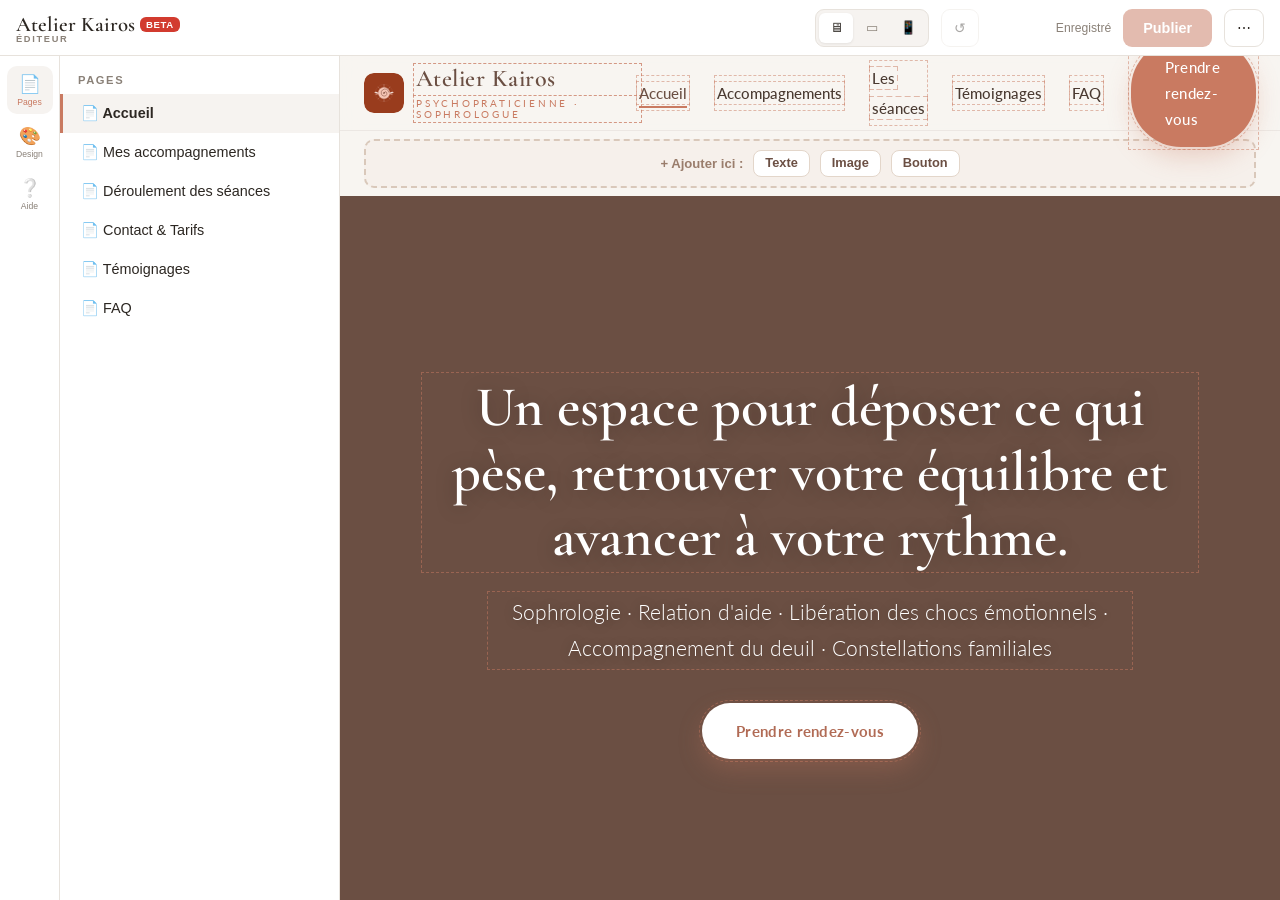
==== admin/index.html @ 98f7c776 "Add files via upload" ====
<!doctype html>
<html lang="fr">
<head>
<meta charset="utf-8">
<meta name="viewport" content="width=device-width, initial-scale=1">
<meta name="robots" content="noindex,nofollow">
<title>Éditeur — Atelier Kairos</title>
<link href="https://fonts.googleapis.com/css2?family=Cormorant+Garamond:wght@600&display=swap" rel="stylesheet">
<style>
  :root{--accent:#C97A61;--accent2:#b06650;--ink:#2c2722;--muted:#8a8178;--bg:#f3f1ee;--panel:#fff;--line:#e7e2dc;--soft:#f6f3f0;--ok:#4f7d54;--err:#c0504a;
    --ui:-apple-system,BlinkMacSystemFont,"Segoe UI",Roboto,Helvetica,Arial,sans-serif;}
  *{box-sizing:border-box}
  html,body{margin:0;height:100%}
  body{font-family:var(--ui);color:var(--ink);background:var(--bg);height:100vh;display:flex;flex-direction:column;overflow:hidden;-webkit-font-smoothing:antialiased}
  button{font-family:inherit}
  .top{height:56px;background:var(--panel);border-bottom:1px solid var(--line);display:flex;align-items:center;gap:12px;padding:0 16px;flex-shrink:0;z-index:40}
  .logo{font-family:'Cormorant Garamond',serif;font-size:1.3rem;font-weight:600}
  .logo small{display:block;font-family:var(--ui);font-size:.58rem;letter-spacing:.18em;text-transform:uppercase;color:var(--muted);margin-top:-3px}
  .logo .beta{font-family:var(--ui);font-size:.6rem;font-weight:700;letter-spacing:.06em;text-transform:uppercase;color:#fff;background:#d23b2f;padding:2px 6px;border-radius:6px;vertical-align:middle;position:relative;top:-2px}
  .grow{flex:1}
  .devices{display:flex;gap:2px;background:var(--soft);border:1px solid var(--line);border-radius:9px;padding:3px}
  .devices button{background:none;border:none;width:34px;height:30px;border-radius:6px;cursor:pointer;color:var(--muted)}
  .devices button.on{background:#fff;color:var(--ink);box-shadow:0 1px 3px rgba(0,0,0,.08)}
  .icbtn{background:none;border:1px solid var(--line);border-radius:9px;height:38px;min-width:38px;padding:0 12px;cursor:pointer;color:var(--ink);font-size:.9rem;display:inline-flex;align-items:center;gap:7px}
  .icbtn:hover{background:var(--soft)} .icbtn:disabled{opacity:.4;cursor:default}
  .publish{background:var(--accent);color:#fff;border:none;border-radius:9px;height:38px;padding:0 20px;font-weight:600;cursor:pointer;font-size:.9rem}
  .publish:hover{background:var(--accent2)} .publish:disabled{opacity:.5;cursor:default}
  .publish.dirty{box-shadow:0 0 0 3px rgba(201,122,97,.25)}
  .save-state{font-size:.76rem;color:var(--muted);min-width:120px;text-align:right}
  .menu-wrap{position:relative}
  .menu{position:absolute;right:0;top:46px;background:#fff;border:1px solid var(--line);border-radius:12px;box-shadow:0 14px 40px rgba(0,0,0,.14);min-width:230px;display:none;overflow:hidden;z-index:60}
  .menu.open{display:block}
  .menu a,.menu button{display:flex;gap:10px;width:100%;text-align:left;background:none;border:none;padding:12px 16px;font:inherit;font-size:.88rem;color:var(--ink);cursor:pointer;text-decoration:none}
  .menu a:hover,.menu button:hover{background:var(--soft)} .menu hr{border:none;border-top:1px solid var(--line);margin:0}

  .body{flex:1;display:flex;min-height:0}
  .rail{width:60px;background:var(--panel);border-right:1px solid var(--line);display:flex;flex-direction:column;align-items:center;padding:10px 0;gap:4px;flex-shrink:0}
  .rail button{width:46px;height:48px;border:none;background:none;border-radius:10px;cursor:pointer;color:var(--muted);font-size:1.1rem;display:flex;flex-direction:column;align-items:center;justify-content:center;gap:2px}
  .rail button .lab{font-size:.54rem}
  .rail button.on{background:var(--soft);color:var(--accent)}
  .side{width:280px;background:var(--panel);border-right:1px solid var(--line);overflow:auto;flex-shrink:0;display:none}
  .side.open{display:block}
  .side h2{font-size:.7rem;letter-spacing:.14em;text-transform:uppercase;color:var(--muted);margin:18px 18px 8px;font-weight:700}
  .nav-item{display:flex;gap:10px;padding:11px 18px;cursor:pointer;font-size:.9rem;border-left:3px solid transparent}
  .nav-item:hover{background:var(--soft)} .nav-item.on{border-left-color:var(--accent);background:var(--soft);font-weight:600}
  .fld{padding:2px 18px 14px}
  .fld label{display:block;font-size:.76rem;font-weight:600;margin:12px 0 5px}
  .fld .row{display:flex;gap:8px;align-items:center}
  .fld input[type=color]{width:40px;height:32px;border:1px solid var(--line);border-radius:7px;padding:0;cursor:pointer;background:#fff}
  .fld input[type=text],.fld input[type=number],.fld select{flex:1;width:100%;padding:8px 9px;border:1px solid var(--line);border-radius:8px;font:inherit;font-size:.86rem;background:#fff;color:var(--ink)}
  .help{padding:14px 18px;font-size:.85rem;color:#6f665d;line-height:1.6}
  .help .tip{display:flex;gap:10px;margin-bottom:13px}.help .tip .n{flex:none;width:23px;height:23px;border-radius:50%;background:var(--accent);color:#fff;display:flex;align-items:center;justify-content:center;font-size:.75rem;font-weight:700}

  .stage{flex:1;position:relative;overflow:auto;background:#e8e2db;display:flex;justify-content:center}
  .canvas{width:100%;height:100%;background:#fff;transition:width .25s,margin .25s}
  .canvas.tablet{width:820px;margin:18px 0;height:calc(100% - 36px);border-radius:14px;box-shadow:0 14px 44px rgba(0,0,0,.18);overflow:hidden}
  .canvas.phone{width:400px;margin:18px 0;height:calc(100% - 36px);border-radius:30px;box-shadow:0 14px 44px rgba(0,0,0,.22);overflow:hidden;border:9px solid #2c2622}
  iframe{width:100%;height:100%;border:none;display:block;background:#fff}

  /* Inspecteur (panneau droit) */
  .insp{width:300px;background:var(--panel);border-left:1px solid var(--line);flex-shrink:0;display:none;flex-direction:column;overflow:auto}
  .insp.open{display:flex}
  .insp .ihead{padding:16px 18px;border-bottom:1px solid var(--line)}
  .insp .ihead .t{font-weight:700;font-size:.95rem}
  .insp .ihead .s{font-size:.74rem;color:var(--muted);margin-top:2px}
  .insp .grp{padding:14px 18px;border-bottom:1px solid var(--line)}
  .insp label{display:block;font-size:.74rem;font-weight:600;color:var(--muted);text-transform:uppercase;letter-spacing:.06em;margin:0 0 8px}
  .insp .row{display:flex;gap:8px;align-items:center;margin-bottom:8px}
  .insp select,.insp input[type=number],.insp input[type=text]{flex:1;padding:8px 9px;border:1px solid var(--line);border-radius:8px;font:inherit;font-size:.86rem;background:#fff}
  .insp input[type=color]{width:40px;height:34px;border:1px solid var(--line);border-radius:7px;padding:0;cursor:pointer;background:#fff}
  .seg{display:flex;border:1px solid var(--line);border-radius:8px;overflow:hidden}
  .seg button{flex:1;background:#fff;border:none;padding:8px;cursor:pointer;color:var(--muted);font-size:.95rem;border-right:1px solid var(--line)}
  .seg button:last-child{border-right:none}
  .seg button.on{background:var(--accent);color:#fff}
  .insp .reset{margin:14px 18px;background:var(--soft);border:1px solid var(--line);border-radius:8px;padding:10px;cursor:pointer;font-size:.82rem;color:var(--ink);width:calc(100% - 36px)}
  .insp .reset:hover{background:#efe7df}

  .modal{position:fixed;inset:0;background:rgba(30,24,20,.5);display:none;align-items:center;justify-content:center;z-index:90;padding:16px}
  .modal.open{display:flex}
  .modal .box{background:#fff;border-radius:16px;padding:24px;width:100%;max-width:440px}
  .modal h3{margin:0 0 4px}.modal p.sub{margin:0 0 16px;color:var(--muted);font-size:.85rem}
  .drop{border:2px dashed var(--line);border-radius:12px;padding:24px;text-align:center;color:var(--muted);cursor:pointer}
  .drop:hover,.drop.over{border-color:var(--accent);background:var(--soft);color:var(--ink)}
  .modal label{display:block;font-size:.78rem;font-weight:600;margin:14px 0 6px}
  .modal input[type=text]{width:100%;padding:10px;border:1px solid var(--line);border-radius:9px;font:inherit}
  .modal .actions{display:flex;justify-content:flex-end;gap:10px;margin-top:18px}
  .cropwrap{position:relative;width:100%;background:#efe9e3;border-radius:12px;overflow:hidden;display:flex;justify-content:center;align-items:center}
  #cropCv{display:block;max-width:100%;cursor:grab;touch-action:none}
  #cropCv.drag{cursor:grabbing}
  .ratios{display:flex;gap:8px;flex-wrap:wrap}
  .ratios button{flex:1;min-width:64px;background:none;border:1px solid var(--line);border-radius:9px;height:34px;cursor:pointer;font:inherit;font-size:.82rem;color:var(--ink)}
  .ratios button.on{background:var(--accent);color:#fff;border-color:var(--accent)}
  .toast{position:fixed;left:50%;bottom:24px;transform:translateX(-50%) translateY(140px);background:#fff;border:1px solid var(--line);padding:13px 18px;border-radius:12px;box-shadow:0 14px 40px rgba(0,0,0,.18);display:flex;gap:14px;align-items:center;transition:transform .3s;z-index:95;font-size:.88rem}
  .toast.show{transform:translateX(-50%) translateY(0)}.toast.ok{border-left:4px solid var(--ok)}.toast.err{border-left:4px solid var(--err)}
  .toast a{color:var(--accent2);font-weight:700;text-decoration:none}
  @media(max-width:820px){.logo small{display:none}.side,.insp{position:absolute;top:0;bottom:0;z-index:30;box-shadow:0 0 30px rgba(0,0,0,.12)}.side{left:60px}.insp{right:0}.save-state{display:none}.canvas.tablet,.canvas.phone{width:100%;border:none;border-radius:0;margin:0;height:100%}}
</style>
</head>
<body>
  <div class="top">
    <div class="logo">Atelier Kairos <span class="beta">beta</span><small>Éditeur</small></div>
    <div class="grow"></div>
    <div class="devices"><button id="dDesk" class="on" title="Ordinateur">🖥</button><button id="dTab" title="Tablette">▭</button><button id="dPhone" title="Mobile">📱</button></div>
    <button class="icbtn" id="undoBtn" title="Annuler (Cmd+Z)" disabled>↺</button>
    <span class="save-state" id="saveState">Enregistré</span>
    <button class="publish" id="pubBtn" disabled>Publier</button>
    <div class="menu-wrap"><button class="icbtn" id="menuBtn">⋯</button>
      <div class="menu" id="menu">
        <a href="/" target="_blank">↗ Voir le site en ligne</a>
        <button id="resetBtn">↩ Annuler toutes mes modifications</button>
        <hr><a href="/cdn-cgi/access/logout">⎋ Se déconnecter</a>
      </div>
    </div>
  </div>

  <div class="body">
    <div class="rail">
      <button data-tab="pages" class="on"><span>📄</span><span class="lab">Pages</span></button>
      <button data-tab="design"><span>🎨</span><span class="lab">Design</span></button>
      <button data-tab="aide"><span>❔</span><span class="lab">Aide</span></button>
    </div>
    <aside class="side open" id="side">
      <div data-panel="pages"><h2>Pages</h2><div id="pagesList"></div></div>
      <div data-panel="design" style="display:none">
        <h2>Couleurs du site</h2><div class="fld" id="colorFields"></div>
        <h2>Typographie</h2><div class="fld" id="fontFields"></div>
      </div>
      <div data-panel="aide" style="display:none">
        <h2>Comment ça marche</h2>
        <div class="help">
          <div class="tip"><span class="n">1</span><div><b>Cliquez sur n'importe quel texte</b> dans l'aperçu : un panneau de réglages s'ouvre à droite (taille, police, couleur, gras…).</div></div>
          <div class="tip"><span class="n">2</span><div><b>Pour modifier le texte</b>, cliquez à nouveau dedans et tapez.</div></div>
          <div class="tip"><span class="n">3</span><div><b>Changer une photo</b> : cliquez dessus → choisissez un fichier ou un lien.</div></div>
          <div class="tip"><span class="n">4</span><div><b>Design</b> (à gauche) : couleurs, polices et boutons du site entier.</div></div>
          <div class="tip"><span class="n">5</span><div><b>Publier</b> en haut à droite. Sauvegarde auto du brouillon.</div></div>
        </div>
      </div>
    </aside>

    <div class="stage"><div class="canvas" id="canvas"><iframe id="frame" title="Aperçu"></iframe></div></div>

    <aside class="insp" id="insp">
      <div class="ihead"><div class="t" id="iType">Élément</div><div class="s" id="iHint">Modifiez le style de cet élément</div></div>
      <div class="grp" id="grpText">
        <label>Taille du texte</label>
        <div class="row"><input type="number" id="cSize" min="8" max="120" step="1"><span style="color:var(--muted);font-size:.8rem">px</span></div>
        <label>Police</label>
        <div class="row"><select id="cFont"></select></div>
        <label>Couleur du texte</label>
        <div class="row"><input type="color" id="cColor"><input type="text" id="cColorHex" placeholder="#…"><button class="icbtn" id="cColorAuto" title="Couleur d'origine">↺</button></div>
        <label>Style</label>
        <div class="row"><div class="seg" style="flex:1"><button id="cBold" title="Gras"><b>B</b></button><button id="cItalic" title="Italique"><i>I</i></button><button id="cUnder" title="Souligné"><u>S</u></button></div></div>
        <label>Alignement</label>
        <div class="row"><div class="seg" style="flex:1"><button data-al="left">⬅</button><button data-al="center">↔</button><button data-al="right">➡</button></div></div>
      </div>
      <div class="grp" id="grpLink" style="display:none">
        <label>Lien (adresse)</label>
        <div class="row"><input type="text" id="cHref" placeholder="https://… ou page.html"></div>
      </div>
      <button class="reset" id="cReset">↺ Réinitialiser le style de cet élément</button>
    </aside>
  </div>

  <div class="modal" id="imgModal"><div class="box">
    <div id="imgPick">
      <h3>Remplacer la photo</h3><p class="sub">Choisissez une image de votre appareil, ou collez un lien.</p>
      <div class="drop" id="drop">📁 Cliquez ou glissez une image ici</div>
      <input type="file" id="imgFile" accept="image/*" hidden>
      <label>Adresse d'une image (lien)</label><input type="text" id="imgUrl" placeholder="https://…">
      <div class="actions"><button class="icbtn" id="imgCancel">Annuler</button><button class="publish" id="imgOk">Continuer</button></div>
    </div>
    <div id="imgCrop" style="display:none">
      <h3>Recadrer la photo</h3><p class="sub">Glissez pour déplacer · molette ou curseur pour zoomer.</p>
      <div class="cropwrap"><canvas id="cropCv"></canvas></div>
      <label>Zoom</label>
      <div class="row" style="display:flex;align-items:center;gap:10px"><input type="range" id="cropZoom" min="1" max="4" step="0.01" value="1" style="flex:1"><button class="icbtn" id="cropRotR" title="Pivoter de 90°">⟳</button></div>
      <label>Format</label>
      <div class="ratios" id="cropRatios"><button data-r="auto" class="on">Auto</button><button data-r="1">Carré</button><button data-r="1.7778">Paysage</button><button data-r="0.75">Portrait</button></div>
      <div class="actions"><button class="icbtn" id="cropBack">Retour</button><button class="publish" id="cropApply">Appliquer</button></div>
    </div>
  </div></div>
  <div class="toast" id="toast"></div>

<script>
const PAGES=[{file:"index.html",label:"Accueil"},{file:"accompagnements.html",label:"Mes accompagnements"},{file:"seances.html",label:"Déroulement des séances"},{file:"contact.html",label:"Contact & Tarifs"},{file:"temoignages.html",label:"Témoignages"},{file:"faq.html",label:"FAQ"}];
const COLORS=[{k:"couleur_terracotta",label:"Terracotta (boutons, accents)"},{k:"couleur_cacao",label:"Cacao (titres, pied de page)"},{k:"couleur_coquillage",label:"Fond clair"},{k:"couleur_sable",label:"Sable"},{k:"couleur_beige_rose",label:"Beige rosé"},{k:"couleur_flamant",label:"Rose flamant"},{k:"couleur_ocean",label:"Bleu océan"},{k:"couleur_sauge",label:"Vert sauge"}];
const FONTS=["Cormorant Garamond","Playfair Display","Lora","EB Garamond","Lato","Open Sans","Nunito Sans","Montserrat","Poppins","Raleway"];
const CSSVAR={couleur_terracotta:"--terracotta",couleur_sable:"--sable",couleur_beige_rose:"--beige-rose",couleur_coquillage:"--coquillage",couleur_cacao:"--cacao",couleur_flamant:"--flamant",couleur_ocean:"--ocean",couleur_sauge:"--sauge"};
const FORMES={pilule:"50px",arrondi:"12px",carre:"4px"};
const INLINE=new Set(["A","EM","STRONG","SPAN","BR","SMALL","I","B","U","MARK"]);
const TEXTTAGS=new Set(["H1","H2","H3","H4","H5","H6","P","LI","BUTTON","FIGCAPTION","BLOCKQUOTE","SMALL","SPAN","A","DIV"]);
const DRAFT="kairos_draft_v2";

let CONTENT={},THEME={},OVR={},BLOCKS={},current=0,dirty=false,sel=null,imgTarget=null,history=[],pendingImages=[],lastChangeKey=null,BASE="";
const $=id=>document.getElementById(id);
function pageFile(){return PAGES[current].file;}
function ovPage(){OVR[pageFile()]=OVR[pageFile()]||{};return OVR[pageFile()];}
function blocksPage(){BLOCKS[pageFile()]=BLOCKS[pageFile()]||[];return BLOCKS[pageFile()];}
function uid(){return Date.now().toString(36)+Math.random().toString(36).slice(2,6);}
function snap(){return JSON.stringify({o:OVR,t:THEME,b:BLOCKS});}
function pushHist(){history.push(snap());if(history.length>120)history.shift();$("undoBtn").disabled=!history.length;}
function beginChange(key){if(key!==lastChangeKey){pushHist();lastChangeKey=key;}}
function commitChange(){pushHist();lastChangeKey=null;}
function markDirty(){dirty=true;const b=$("pubBtn");b.disabled=false;b.classList.add("dirty");b.textContent="Publier les modifications";$("saveState").textContent="Brouillon enregistré";try{localStorage.setItem(DRAFT,JSON.stringify({o:OVR,t:THEME,b:BLOCKS,imgs:pendingImages}));}catch(e){}}
function clean(){dirty=false;const b=$("pubBtn");b.disabled=true;b.classList.remove("dirty");b.textContent="Publier";$("saveState").textContent="Publié ✓";localStorage.removeItem(DRAFT);}
function toast(m,t,l){const e=$("toast");e.className="toast show "+(t||"");e.innerHTML="<span>"+m+"</span>"+(l||"");clearTimeout(e._t);e._t=setTimeout(()=>e.className="toast "+(t||""),7000);}

async function boot(){
  const b="?v="+Date.now();
  try{CONTENT=await (await fetch("/content.json"+b)).json();}catch(e){CONTENT={};}
  try{THEME=await (await fetch("/theme.json"+b)).json();}catch(e){THEME={};}
  try{OVR=await (await fetch("/overrides.json"+b)).json();}catch(e){OVR={};}
  try{BLOCKS=await (await fetch("/blocks.json"+b)).json();}catch(e){BLOCKS={};}
  BASE=snap();history=[];lastChangeKey=null;$("undoBtn").disabled=true;
  try{const d=JSON.parse(localStorage.getItem(DRAFT)||"null");if(d&&JSON.stringify({o:d.o,t:d.t,b:d.b})!==snap()){if(confirm("Des modifications non publiées (brouillon) existent. Les restaurer ?")){OVR=d.o;THEME=d.t;BLOCKS=d.b||{};pendingImages=d.imgs||[];markDirty();}else localStorage.removeItem(DRAFT);}}catch(e){}
  renderPages();buildDesign();$("cFont").innerHTML='<option value="">Automatique</option>'+FONTS.map(f=>`<option>${f}</option>`).join("");
  loadPage(0);
}

document.querySelectorAll(".rail button").forEach(b=>b.addEventListener("click",()=>{const t=b.dataset.tab;document.querySelectorAll(".rail button").forEach(x=>x.classList.toggle("on",x===b));document.querySelectorAll("[data-panel]").forEach(p=>p.style.display=p.dataset.panel===t?"block":"none");$("side").classList.add("open");}));
function renderPages(){$("pagesList").innerHTML=PAGES.map((p,i)=>`<div class="nav-item ${i===0?'on':''}" data-i="${i}">📄 ${p.label}</div>`).join("");$("pagesList").querySelectorAll(".nav-item").forEach(el=>el.addEventListener("click",()=>{current=+el.dataset.i;$("pagesList").querySelectorAll(".nav-item").forEach(x=>x.classList.toggle("on",x===el));closeInsp();loadPage(current);}));}
$("dDesk").addEventListener("click",()=>dev(""));$("dTab").addEventListener("click",()=>dev("tablet"));$("dPhone").addEventListener("click",()=>dev("phone"));
function dev(m){$("canvas").className="canvas"+(m?" "+m:"");$("dDesk").classList.toggle("on",!m);$("dTab").classList.toggle("on",m==="tablet");$("dPhone").classList.toggle("on",m==="phone");}

function loadPage(i){const f=$("frame");f.onload=()=>{try{decorate(f.contentDocument);}catch(e){console.error(e);}};f.src="/"+PAGES[i].file+"?edit=1";}

function assombrir(h,a){try{const c=h.replace("#","");const r=Math.max(0,Math.round(parseInt(c.substr(0,2),16)*(1-a))),g=Math.max(0,Math.round(parseInt(c.substr(2,2),16)*(1-a))),b=Math.max(0,Math.round(parseInt(c.substr(4,2),16)*(1-a)));return"#"+[r,g,b].map(x=>x.toString(16).padStart(2,"0")).join("")}catch(e){return h}}
function ensureFont(doc,name){if(!name)return;const id="f-"+name.replace(/\W/g,"");if(doc.getElementById(id))return;const l=doc.createElement("link");l.id=id;l.rel="stylesheet";l.href="https://fonts.googleapis.com/css2?family="+name.replace(/ /g,"+")+":wght@300;400;600;700&display=swap";doc.head.appendChild(l);}
function applyTheme(doc){const rs=doc.documentElement.style;Object.keys(CSSVAR).forEach(k=>{if(THEME[k])rs.setProperty(CSSVAR[k],THEME[k]);});if(THEME.couleur_terracotta)rs.setProperty("--terracotta-fonce",assombrir(THEME.couleur_terracotta,.12));if(THEME.bouton_forme)rs.setProperty("--btn-radius",FORMES[THEME.bouton_forme]||"50px");const t=THEME.police_titres,x=THEME.police_textes;if(t){ensureFont(doc,t);rs.setProperty("--titre","'"+t+"', Georgia, serif");}if(x){ensureFont(doc,x);rs.setProperty("--corps","'"+x+"', -apple-system, sans-serif");}}
function applyContent(doc){doc.querySelectorAll("[data-edit]").forEach(el=>{const v=CONTENT[el.getAttribute("data-edit")];if(typeof v==="string"&&v.length)el.innerHTML=v;});doc.querySelectorAll("[data-edit-bg]").forEach(el=>{const v=CONTENT[el.getAttribute("data-edit-bg")];if(typeof v==="string"&&v.length)el.style.backgroundImage="url('"+v+"')";});doc.querySelectorAll("[data-edit-src]").forEach(el=>{const v=CONTENT[el.getAttribute("data-edit-src")];if(typeof v==="string"&&v.length)el.setAttribute("src",v);});doc.querySelectorAll("[data-edit-href]").forEach(el=>{const v=CONTENT[el.getAttribute("data-edit-href")];if(typeof v==="string"&&v.length)el.setAttribute("href",v);});}
function pvw(v){if(typeof v==="string"&&v.indexOf("/images/")===0){const pi=pendingImages.find(i=>("/images/"+i.name)===v);if(pi)return"data:"+(pi.mime||"image/png")+";base64,"+pi.data;}return v;}
function applyOvr(doc){const p=OVR[pageFile()];if(!p)return;Object.keys(p).forEach(s=>{let el;try{el=doc.querySelector(s);}catch(e){return;}if(!el)return;const o=p[s];if(typeof o.h==="string")el.innerHTML=o.h;if(o.src)el.setAttribute("src",pvw(o.src));if(o.bg)el.style.backgroundImage="url('"+pvw(o.bg)+"')";if(o.s){Object.keys(o.s).forEach(k=>{if(o.s[k]&&o.s[k].indexOf&&o.s[k].indexOf("'")>-1)ensureFont(doc,o.s[k].replace(/'/g,"").split(",")[0]);el.style[k]=o.s[k];});}});}

function cleanHTML(el){
  const c=el.cloneNode(true);
  c.querySelectorAll(".kx-edit,.kx-sel,[contenteditable]").forEach(n=>{n.classList.remove("kx-edit","kx-sel");n.removeAttribute("contenteditable");if(n.getAttribute("class")==="")n.removeAttribute("class");});
  return c.innerHTML.trim();
}
function cssPath(el){
  if(el.id&&el.id!=="year")return"#"+el.id;
  const parts=[];
  while(el&&el.nodeType===1&&el.tagName!=="BODY"){
    let idx=1,sib=el;while(sib=sib.previousElementSibling){if(sib.tagName===el.tagName)idx++;}
    parts.unshift(el.tagName.toLowerCase()+":nth-of-type("+idx+")");el=el.parentElement;
  }
  return"body > "+parts.join(" > ");
}
function isText(el){
  if(!TEXTTAGS.has(el.tagName))return false;
  if(el.id==="year")return false;
  if(el.classList.contains("plus")||el.classList.contains("ico"))return false;
  const txt=el.textContent.trim();
  if(!txt)return false;
  if(txt.length<=2 && !/[a-zA-Z0-9À-ÿ]/.test(txt))return false; // symboles seuls (→, +, ☰…)
  if(el.tagName==="DIV"&&el.children.length>0)return false;
  for(const c of el.children){if(!INLINE.has(c.tagName))return false;}
  if(el.closest("[data-edit-bg],[data-edit-src]"))return false;
  return true;
}

function decorate(doc){
  applyTheme(doc);applyContent(doc);applyOvr(doc);
  const st=doc.createElement("style");
  st.textContent=`.kx-edit{outline:1px dashed rgba(201,122,97,.5);outline-offset:2px;cursor:pointer;transition:background .1s}
  .kx-edit:hover{background:rgba(201,122,97,.12)}
  .kx-sel{outline:2px solid #C97A61 !important;background:rgba(201,122,97,.08)}
  [data-edit-bg],[data-edit-src]{cursor:pointer}
  .kx-media:hover{outline:3px solid #C97A61;outline-offset:-3px}
  .kx-ins{max-width:1120px;margin:0 auto;padding:0 24px}
  .kx-ins-bar{display:flex;align-items:center;gap:10px;justify-content:center;border:2px dashed #d9c8ba;border-radius:10px;color:#9a7d6c;font:600 .82rem/1 -apple-system,sans-serif;padding:9px;margin:8px 0;cursor:default;background:rgba(201,122,97,.04)}
  .kx-ins-bar b{font-weight:700}
  .kx-addbtn{background:#fff;border:1px solid #e3d6ca;border-radius:8px;padding:6px 11px;cursor:pointer;font:inherit;font-size:.8rem;color:#6B4F43}
  .kx-addbtn:hover{background:#C97A61;color:#fff;border-color:#C97A61}
  .kx-zone{position:relative;outline:1px dashed rgba(201,122,97,.35);outline-offset:6px}
  .kx-block{position:relative}
  .kx-block:hover{outline:2px solid #C97A61;outline-offset:3px}
  .kx-block[contenteditable]{cursor:text}
  .kx-bctrl{position:absolute;top:-15px;right:0;display:none;gap:4px;z-index:5;background:#6B4F43;border-radius:8px;padding:3px}
  .kx-block:hover>.kx-bctrl{display:flex}
  .kx-bctrl button{background:rgba(255,255,255,.15);border:none;color:#fff;width:26px;height:26px;border-radius:6px;cursor:pointer;font-size:.85rem;line-height:1;display:flex;align-items:center;justify-content:center;padding:0}
  .kx-bctrl button:hover{background:rgba(255,255,255,.35)}
  .kx-bctrl .kx-grab{cursor:grab}
  .kx-block.kx-dragging{opacity:.4}
  .kx-block.kx-over{outline:2px dashed #C97A61;outline-offset:3px}`;
  doc.head.appendChild(st);
  // marquer les éléments éditables
  doc.querySelectorAll("h1,h2,h3,h4,h5,h6,p,li,button,figcaption,blockquote,small,span,a,div").forEach(el=>{ if(isText(el)) el.classList.add("kx-edit"); });
  doc.querySelectorAll("[data-edit-bg],[data-edit-src]").forEach(el=>el.classList.add("kx-media"));
  // un SEUL gestionnaire de clic (capture) : photos -> dialogue ; liens -> pas de navigation ; texte -> sélection précise
  doc.addEventListener("click",function(e){
    let media=e.target.closest(".kx-media");
    const ed=e.target.closest(".kx-edit");
    // bandeaux : l'image de fond est sous le texte/voile -> on la retrouve via le conteneur
    if(!media && !ed){ const host=e.target.closest(".hero,.page-hero"); if(host){ const bg=host.querySelector("[data-edit-bg]"); if(bg) media=bg; } }
    if(media){ e.preventDefault(); e.stopPropagation(); openImg(media, media.hasAttribute("data-edit-bg")?"bg":"src", doc); return; }
    const link=e.target.closest("a,button"); if(link) e.preventDefault();
    if(ed){ e.stopPropagation(); selectEl(ed,doc); }
  },true);
  // édition du texte (délégation)
  doc.addEventListener("input",function(e){ const ed=e.target.closest(".kx-edit"); if(!ed)return; const o=ovPage(),k=cssPath(ed); beginChange("text:"+k); o[k]=o[k]||{}; o[k].h=cleanHTML(ed); markDirty(); });
  doc.addEventListener("paste",function(e){ const ed=e.target.closest("[contenteditable]"); if(!ed)return; e.preventDefault(); doc.execCommand("insertText",false,(e.clipboardData||window.clipboardData).getData("text")); });
  buildZones(doc);
}

/* ===== BLOCS : rendu + édition (texte / image / bouton sur grille) ===== */
function sectionAnchors(doc){return [].slice.call(doc.body.children).filter(el=>el.matches&&el.matches("section, .hero, .page-hero, .cta-band"));}
function makeBlockEl(doc,b){
  const el=doc.createElement("div");el.className="kx-block kx-b-"+b.type;el.setAttribute("data-bid",b.id);el.style.gridColumn="span "+(b.w||6);
  if(b.type==="text"){el.innerHTML=b.html||"<p>Votre texte</p>";}
  else if(b.type==="image"){const im=doc.createElement("img");im.src=pvw(b.src||"")||"https://images.unsplash.com/photo-1500534623283-312aade485b7?auto=format&fit=crop&w=800&q=70";im.alt=b.alt||"";el.appendChild(im);}
  else if(b.type==="button"){const a=doc.createElement("a");a.className="btn";a.href=b.href||"#";a.textContent=b.label||"Bouton";el.appendChild(a);}
  return el;
}
function buildZones(doc){
  [].slice.call(doc.querySelectorAll(".kx-zone,.kx-ins")).forEach(n=>n.remove());
  const anchors=sectionAnchors(doc),arr=BLOCKS[pageFile()]||[];
  function insBar(pos){const w=doc.createElement("div");w.className="kx-ins";w.innerHTML=`<div class="kx-ins-bar"><b>+ Ajouter ici :</b><button class="kx-addbtn" data-t="text">Texte</button><button class="kx-addbtn" data-t="image">Image</button><button class="kx-addbtn" data-t="button">Bouton</button></div>`;w.querySelectorAll(".kx-addbtn").forEach(btn=>btn.addEventListener("click",e=>{e.preventDefault();e.stopPropagation();addBlock(pos,btn.dataset.t,doc);}));return w;}
  function place(node,pos){if(pos<=0){if(anchors[0])anchors[0].parentNode.insertBefore(node,anchors[0]);else doc.body.appendChild(node);}else if(pos>=anchors.length){const last=anchors[anchors.length-1];if(last)last.parentNode.insertBefore(node,last.nextSibling);else doc.body.appendChild(node);}else{const ref=anchors[pos];ref.parentNode.insertBefore(node,ref);}}
  // zones existantes
  arr.forEach(z=>{const zone=doc.createElement("div");zone.className="kx-zone";zone.setAttribute("data-zid",z.id);const grid=doc.createElement("div");grid.className="kx-grid";zone.appendChild(grid);(z.blocks||[]).forEach(b=>grid.appendChild(decorateBlock(doc,z,b,makeBlockEl(doc,b))));place(zone,z.pos|0);});
  // barres d'insertion à chaque interstice
  for(let p=0;p<=anchors.length;p++){place(insBar(p),p);}
}
function decorateBlock(doc,z,b,el){
  const bar=doc.createElement("div");bar.className="kx-bctrl";
  bar.innerHTML=`<button class="kx-grab" title="Glisser pour déplacer">⠿</button><button data-a="narrow" title="Réduire la largeur">−</button><button data-a="wide" title="Agrandir la largeur">+</button>${b.type!=="text"?'<button data-a="edit" title="Modifier">✎</button>':''}<button data-a="del" title="Supprimer">🗑</button>`;
  el.appendChild(bar);
  if(b.type==="text"){el.setAttribute("contenteditable","true");el.addEventListener("input",()=>{beginChange("blocktext:"+b.id);b.html=cleanBlockHTML(el);markDirty();});}
  const WLADDER=[3,4,6,8,12];
  bar.addEventListener("click",e=>{const btn=e.target.closest("button");if(!btn)return;e.preventDefault();e.stopPropagation();const a=btn.dataset.a;if(a==="del"){commitChange();z.blocks=z.blocks.filter(x=>x!==b);if(!z.blocks.length)BLOCKS[pageFile()]=BLOCKS[pageFile()].filter(x=>x!==z);markDirty();buildZones(doc);}else if(a==="wide"||a==="narrow"){beginChange("bw:"+b.id);let i=WLADDER.indexOf(b.w||6);if(i<0)i=2;i=Math.max(0,Math.min(WLADDER.length-1,i+(a==="wide"?1:-1)));b.w=WLADDER[i];markDirty();buildZones(doc);}else if(a==="edit"){editBlock(z,b,doc);}});
  // glisser-déposer pour réordonner dans la zone
  const grab=bar.querySelector(".kx-grab");
  grab.addEventListener("pointerdown",()=>{el.setAttribute("draggable","true");});
  el.addEventListener("dragstart",e=>{el.classList.add("kx-dragging");e.dataTransfer.setData("text/plain",b.id);e.dataTransfer.effectAllowed="move";});
  el.addEventListener("dragend",()=>{el.classList.remove("kx-dragging");el.removeAttribute("draggable");[].slice.call(doc.querySelectorAll(".kx-over")).forEach(n=>n.classList.remove("kx-over"));});
  el.addEventListener("dragover",e=>{e.preventDefault();el.classList.add("kx-over");});
  el.addEventListener("dragleave",()=>el.classList.remove("kx-over"));
  el.addEventListener("drop",e=>{e.preventDefault();el.classList.remove("kx-over");const id=e.dataTransfer.getData("text/plain");if(id===b.id)return;const from=z.blocks.findIndex(x=>x.id===id);const to=z.blocks.indexOf(b);if(from<0||to<0)return;commitChange();const moved=z.blocks.splice(from,1)[0];z.blocks.splice(to,0,moved);markDirty();buildZones(doc);});
  if(b.type==="image"){el.addEventListener("click",e=>{if(e.target.closest(".kx-bctrl"))return;e.preventDefault();e.stopPropagation();editBlock(z,b,doc);});}
  return el;
}
function cleanBlockHTML(el){const c=el.cloneNode(true);c.querySelectorAll(".kx-bctrl").forEach(n=>n.remove());c.removeAttribute("contenteditable");c.querySelectorAll("[contenteditable]").forEach(n=>n.removeAttribute("contenteditable"));return c.innerHTML.trim();}
function addBlock(pos,type,doc){commitChange();let z=blocksPage().find(x=>x.pos===pos);if(!z){z={id:"z"+uid(),pos:pos,blocks:[]};blocksPage().push(z);}const b={id:"b"+uid(),type:type,w:type==="button"?4:6};if(type==="text")b.html="<p>Votre texte ici. Cliquez pour le modifier.</p>";if(type==="image"){b.src="";b.alt="";}if(type==="button"){b.label="Bouton";b.href="#";}z.blocks.push(b);markDirty();buildZones(doc);if(type==="image"){imgTarget={block:b,doc};showPane("pick");$("imgUrl").value="";$("imgModal").classList.add("open");}}
function editBlock(z,b,doc){if(b.type==="image"){imgTarget={block:b,doc};const cur=b.src&&b.src.indexOf("/images/")!==0?b.src:"";$("imgUrl").value=cur;showPane("pick");$("imgModal").classList.add("open");}else if(b.type==="button"){const lab=prompt("Texte du bouton :",b.label||"Bouton");if(lab===null)return;const href=prompt("Lien du bouton (page.html ou https://…) :",b.href||"#");commitChange();b.label=lab||"Bouton";if(href!==null)b.href=href||"#";markDirty();buildZones(doc);}}

function rgb2hex(c){const m=c&&c.match(/\d+/g);if(!m)return"#000000";return"#"+m.slice(0,3).map(x=>(+x).toString(16).padStart(2,"0")).join("");}
function selectEl(el,doc){
  const isNew=sel!==el;
  if(isNew)lastChangeKey=null;
  if(sel&&sel!==el)sel.classList.remove("kx-sel");
  sel=el;el.classList.add("kx-sel");
  el.setAttribute("contenteditable","true");
  if(isNew)el.focus();
  $("insp").classList.add("open");
  $("iType").textContent="Texte — "+el.tagName.toLowerCase();
  const cs=doc.defaultView.getComputedStyle(el);
  $("cSize").value=Math.round(parseFloat(cs.fontSize));
  const fam=(el.style.fontFamily||"").replace(/['"]/g,"").split(",")[0];
  $("cFont").value=FONTS.indexOf(fam)>-1?fam:"";
  $("cColor").value=rgb2hex(cs.color);$("cColorHex").value=el.style.color?rgb2hex(cs.color):"";
  setSeg("cBold",parseInt(cs.fontWeight)>=600);setSeg("cItalic",cs.fontStyle==="italic");setSeg("cUnder",(el.style.textDecoration||cs.textDecorationLine||"").indexOf("underline")>-1);
  document.querySelectorAll("[data-al]").forEach(b=>b.classList.toggle("on",b.dataset.al===(el.style.textAlign||cs.textAlign)));
  const link=el.closest("a");$("grpLink").style.display=el.tagName==="A"?"block":"none";if(el.tagName==="A")$("cHref").value=el.getAttribute("href")||"";
}
function closeInsp(){$("insp").classList.remove("open");lastChangeKey=null;if(sel){sel.classList.remove("kx-sel");sel=null;}}
function setSeg(id,on){$(id).classList.toggle("on",on);}
function setStyle(prop,val){if(!sel)return;beginChange("style:"+cssPath(sel)+":"+prop);sel.style[prop]=val;const o=ovPage(),k=cssPath(sel);o[k]=o[k]||{};o[k].s=o[k].s||{};o[k].s[prop]=val;markDirty();}

$("cSize").addEventListener("input",()=>setStyle("fontSize",$("cSize").value+"px"));
$("cFont").addEventListener("change",()=>{const f=$("cFont").value;if(f){ensureFont($("frame").contentDocument,f);setStyle("fontFamily","'"+f+"', sans-serif");}else setStyle("fontFamily","");});
$("cColor").addEventListener("input",()=>{$("cColorHex").value=$("cColor").value;setStyle("color",$("cColor").value);});
$("cColorHex").addEventListener("input",()=>{if(/^#[0-9a-fA-F]{6}$/.test($("cColorHex").value)){$("cColor").value=$("cColorHex").value;setStyle("color",$("cColorHex").value);}});
$("cColorAuto").addEventListener("click",()=>{$("cColorHex").value="";setStyle("color","");});
$("cBold").addEventListener("click",()=>{const on=!$("cBold").classList.contains("on");setSeg("cBold",on);setStyle("fontWeight",on?"700":"400");});
$("cItalic").addEventListener("click",()=>{const on=!$("cItalic").classList.contains("on");setSeg("cItalic",on);setStyle("fontStyle",on?"italic":"normal");});
$("cUnder").addEventListener("click",()=>{const on=!$("cUnder").classList.contains("on");setSeg("cUnder",on);setStyle("textDecoration",on?"underline":"none");});
document.querySelectorAll("[data-al]").forEach(b=>b.addEventListener("click",()=>{document.querySelectorAll("[data-al]").forEach(x=>x.classList.toggle("on",x===b));setStyle("textAlign",b.dataset.al);}));
$("cHref").addEventListener("input",()=>{if(sel&&sel.tagName==="A"){beginChange("href:"+cssPath(sel));sel.setAttribute("href",$("cHref").value);const o=ovPage(),k=cssPath(sel);o[k]=o[k]||{};o[k].href=$("cHref").value;markDirty();}});
$("cReset").addEventListener("click",()=>{if(!sel)return;commitChange();const o=ovPage(),k=cssPath(sel);if(o[k]&&o[k].s){Object.keys(o[k].s).forEach(p=>{sel.style[p]="";});delete o[k].s;}markDirty();selectEl(sel,$("frame").contentDocument);});

/* Design global */
function buildDesign(){
  $("colorFields").innerHTML=COLORS.map(f=>`<label>${f.label}</label><div class="row"><input type="color" data-tk="${f.k}" value="${THEME[f.k]||'#000000'}"><input type="text" data-tk="${f.k}__hex" value="${THEME[f.k]||''}"></div>`).join("");
  $("fontFields").innerHTML=`<label>Police des titres</label><select data-tk="police_titres">${FONTS.map(o=>`<option ${o===THEME.police_titres?'selected':''}>${o}</option>`).join("")}</select><label>Police des textes</label><select data-tk="police_textes">${FONTS.map(o=>`<option ${o===THEME.police_textes?'selected':''}>${o}</option>`).join("")}</select><label>Forme des boutons</label><select data-tk="bouton_forme">${[["pilule","Pilule (très arrondi)"],["arrondi","Arrondi doux"],["carre","Carré net"]].map(o=>`<option value="${o[0]}" ${o[0]===THEME.bouton_forme?'selected':''}>${o[1]}</option>`).join("")}</select>`;
  document.querySelectorAll("[data-tk]").forEach(inp=>inp.addEventListener("input",()=>{const k=inp.dataset.tk;beginChange("theme:"+k);if(k.endsWith("__hex")){const base=k.replace("__hex","");if(/^#[0-9a-fA-F]{6}$/.test(inp.value)){THEME[base]=inp.value;const ci=document.querySelector(`[data-tk="${base}"]`);if(ci)ci.value=inp.value;}}else{THEME[k]=inp.value;const hx=document.querySelector(`[data-tk="${k}__hex"]`);if(hx)hx.value=inp.value;}try{applyTheme($("frame").contentDocument);}catch(e){}markDirty();}));
}

function undo(){if(!history.length)return;const s=JSON.parse(history.pop());OVR=s.o;THEME=s.t;lastChangeKey=null;$("undoBtn").disabled=!history.length;buildDesign();closeInsp();if(snap()===BASE)clean();else markDirty();loadPage(current);}
$("undoBtn").addEventListener("click",undo);
document.addEventListener("keydown",e=>{if((e.metaKey||e.ctrlKey)&&e.key.toLowerCase()==="z"){e.preventDefault();undo();}if((e.metaKey||e.ctrlKey)&&e.key.toLowerCase()==="s"){e.preventDefault();publish();}});
$("menuBtn").addEventListener("click",e=>{e.stopPropagation();$("menu").classList.toggle("open");});
document.addEventListener("click",()=>$("menu").classList.remove("open"));$("menu").addEventListener("click",e=>e.stopPropagation());
$("resetBtn").addEventListener("click",()=>{if(confirm("Annuler toutes les modifications non publiées ?")){localStorage.removeItem(DRAFT);pendingImages=[];history=[];closeInsp();boot().then(clean);}});

function showPane(w){$("imgPick").style.display=w==="pick"?"":"none";$("imgCrop").style.display=w==="crop"?"":"none";}
function openImg(el,kind,doc){imgTarget={el,kind,doc,key:cssPath(el)};try{const r=el.getBoundingClientRect();imgTarget.autoRatio=(r.width>2&&r.height>2)?r.width/r.height:1.5;}catch(e){imgTarget.autoRatio=1.5;}const cur=kind==="bg"?(el.style.backgroundImage||"").replace(/^url\(['"]?/,"").replace(/['"]?\)$/,""):el.getAttribute("src");$("imgUrl").value=(cur&&cur.indexOf("data:")!==0)?cur:"";showPane("pick");$("imgModal").classList.add("open");}
function applyImg(storeVal,previewVal){previewVal=previewVal||storeVal;commitChange();if(imgTarget.block){imgTarget.block.src=storeVal;markDirty();$("imgModal").classList.remove("open");buildZones(imgTarget.doc||$("frame").contentDocument);return;}const o=ovPage(),k=imgTarget.key;o[k]=o[k]||{};if(imgTarget.kind==="bg"){imgTarget.el.style.backgroundImage="url('"+previewVal+"')";o[k].bg=storeVal;}else{imgTarget.el.setAttribute("src",previewVal);o[k].src=storeVal;}markDirty();$("imgModal").classList.remove("open");}
function handleFile(f){if(!f.type||f.type.indexOf("image")!==0){alert("Veuillez choisir un fichier image (JPG, PNG, WEBP…).");return;}const r=new FileReader();r.onload=()=>startCrop(String(r.result));r.onerror=()=>alert("Impossible de lire ce fichier.");r.readAsDataURL(f);}
$("drop").addEventListener("click",()=>$("imgFile").click());
$("imgFile").addEventListener("change",()=>{if($("imgFile").files[0])handleFile($("imgFile").files[0]);$("imgFile").value="";});
$("drop").addEventListener("dragover",e=>{e.preventDefault();$("drop").classList.add("over");});$("drop").addEventListener("dragleave",()=>$("drop").classList.remove("over"));$("drop").addEventListener("drop",e=>{e.preventDefault();$("drop").classList.remove("over");if(e.dataTransfer.files[0])handleFile(e.dataTransfer.files[0]);});
$("imgCancel").addEventListener("click",()=>$("imgModal").classList.remove("open"));
$("imgOk").addEventListener("click",()=>{const u=$("imgUrl").value.trim();if(u)startCrop(u);else $("imgModal").classList.remove("open");});

/* ===== Recadrage / zoom / rotation ===== */
let CROP=null,CROP_src=null;
function startCrop(src){CROP_src=src;const img=new Image();img.onload=()=>{CROP={img,rot:0,scale:1,panX:0,panY:0,ratio:imgTarget.autoRatio||1.5,auto:imgTarget.autoRatio||1.5};$("cropZoom").value=1;setRatioBtn("auto");showPane("crop");sizeCrop();drawCrop();};img.onerror=()=>{if(img.crossOrigin){alert("Cette image externe n'autorise pas le recadrage : elle sera appliquée telle quelle.");applyImg(CROP_src);}else alert("Impossible de charger cette image.");};if(/^https?:/i.test(src))img.crossOrigin="anonymous";img.src=src;}
function coverScale(W,H){const i=CROP.img,r=CROP.rot%180!==0,ew=r?i.naturalHeight:i.naturalWidth,eh=r?i.naturalWidth:i.naturalHeight;return Math.max(W/ew,H/eh);}
function clampPan(){const W=CROP.w,H=CROP.h,s=coverScale(W,H)*CROP.scale,i=CROP.img,r=CROP.rot%180!==0,dw=(r?i.naturalHeight:i.naturalWidth)*s,dh=(r?i.naturalWidth:i.naturalHeight)*s,mx=Math.max(0,(dw-W)/2),my=Math.max(0,(dh-H)/2);CROP.panX=Math.max(-mx,Math.min(mx,CROP.panX));CROP.panY=Math.max(-my,Math.min(my,CROP.panY));}
function renderTo(ctx,W,H,k){const s=coverScale(W,H)*CROP.scale;ctx.save();ctx.translate((W/2+CROP.panX)*k,(H/2+CROP.panY)*k);ctx.rotate(CROP.rot*Math.PI/180);ctx.scale(s*k,s*k);ctx.drawImage(CROP.img,-CROP.img.naturalWidth/2,-CROP.img.naturalHeight/2);ctx.restore();}
function sizeCrop(){const cv=$("cropCv"),maxW=390,maxH=300;let w=maxW,h=w/CROP.ratio;if(h>maxH){h=maxH;w=h*CROP.ratio;}const dpr=window.devicePixelRatio||1;cv.style.width=w+"px";cv.style.height=h+"px";cv.width=Math.round(w*dpr);cv.height=Math.round(h*dpr);CROP.dpr=dpr;CROP.w=w;CROP.h=h;}
function drawCrop(){clampPan();const cv=$("cropCv"),ctx=cv.getContext("2d");ctx.clearRect(0,0,cv.width,cv.height);renderTo(ctx,CROP.w,CROP.h,CROP.dpr);}
function setRatioBtn(r){document.querySelectorAll("#cropRatios button").forEach(b=>b.classList.toggle("on",b.dataset.r===r));}
function applyCrop(){clampPan();const ratio=CROP.ratio,long=1600;let oW,oH;if(ratio>=1){oW=long;oH=Math.round(long/ratio);}else{oH=long;oW=Math.round(long*ratio);}const oc=document.createElement("canvas");oc.width=oW;oc.height=oH;renderTo(oc.getContext("2d"),CROP.w,CROP.h,oW/CROP.w);let url;try{url=oc.toDataURL("image/jpeg",.9);}catch(e){alert("Recadrage impossible (protection de l'image externe) : appliquée telle quelle.");applyImg(CROP_src);return;}const safe=Date.now()+"_photo.jpg";pendingImages.push({name:safe,data:url.split(",")[1],mime:"image/jpeg"});applyImg("/images/"+safe,url);}
$("cropZoom").addEventListener("input",()=>{CROP.scale=parseFloat($("cropZoom").value);drawCrop();});
$("cropRotR").addEventListener("click",()=>{CROP.rot=(CROP.rot+90)%360;drawCrop();});
$("cropRatios").addEventListener("click",e=>{const b=e.target.closest("button");if(!b)return;setRatioBtn(b.dataset.r);CROP.ratio=b.dataset.r==="auto"?CROP.auto:parseFloat(b.dataset.r);sizeCrop();drawCrop();});
$("cropBack").addEventListener("click",()=>showPane("pick"));
$("cropApply").addEventListener("click",applyCrop);
(function(){let drag=false,lx=0,ly=0;const cv=$("cropCv");cv.addEventListener("pointerdown",e=>{drag=true;lx=e.clientX;ly=e.clientY;cv.classList.add("drag");cv.setPointerCapture(e.pointerId);});cv.addEventListener("pointermove",e=>{if(!drag||!CROP)return;CROP.panX+=e.clientX-lx;CROP.panY+=e.clientY-ly;lx=e.clientX;ly=e.clientY;drawCrop();});cv.addEventListener("pointerup",e=>{drag=false;cv.classList.remove("drag");});cv.addEventListener("pointercancel",()=>{drag=false;cv.classList.remove("drag");});cv.addEventListener("wheel",e=>{if(!CROP)return;e.preventDefault();CROP.scale=Math.max(1,Math.min(4,CROP.scale*(e.deltaY<0?1.06:0.94)));$("cropZoom").value=CROP.scale;drawCrop();},{passive:false});})();

async function publish(){if(!dirty)return;const b=$("pubBtn");b.disabled=true;b.textContent="Publication…";$("saveState").textContent="Publication…";
  try{const r=await fetch("/admin/api/publish",{method:"POST",headers:{"content-type":"application/json"},body:JSON.stringify({overrides:OVR,theme:THEME,blocks:BLOCKS,images:pendingImages.map(i=>({name:i.name,data:i.data}))})});const j=await r.json();
    if(j.ok){pendingImages=[];history=[];BASE=snap();lastChangeKey=null;$("undoBtn").disabled=true;clean();toast("✓ Publié"+(j.backup?" — sauvegarde "+j.backup+" créée":"")+" ! Mise à jour dans 1–2 min.","ok",' <a href="/" target="_blank">Voir le site</a>');}
    else{toast("Erreur : "+(j.error||"inconnue"),"err");markDirty();}
  }catch(e){toast("Erreur réseau : "+e.message,"err");markDirty();}}
$("pubBtn").addEventListener("click",publish);
window.addEventListener("beforeunload",e=>{if(dirty){e.preventDefault();e.returnValue="";}});
boot();
</script>
</body>
</html>
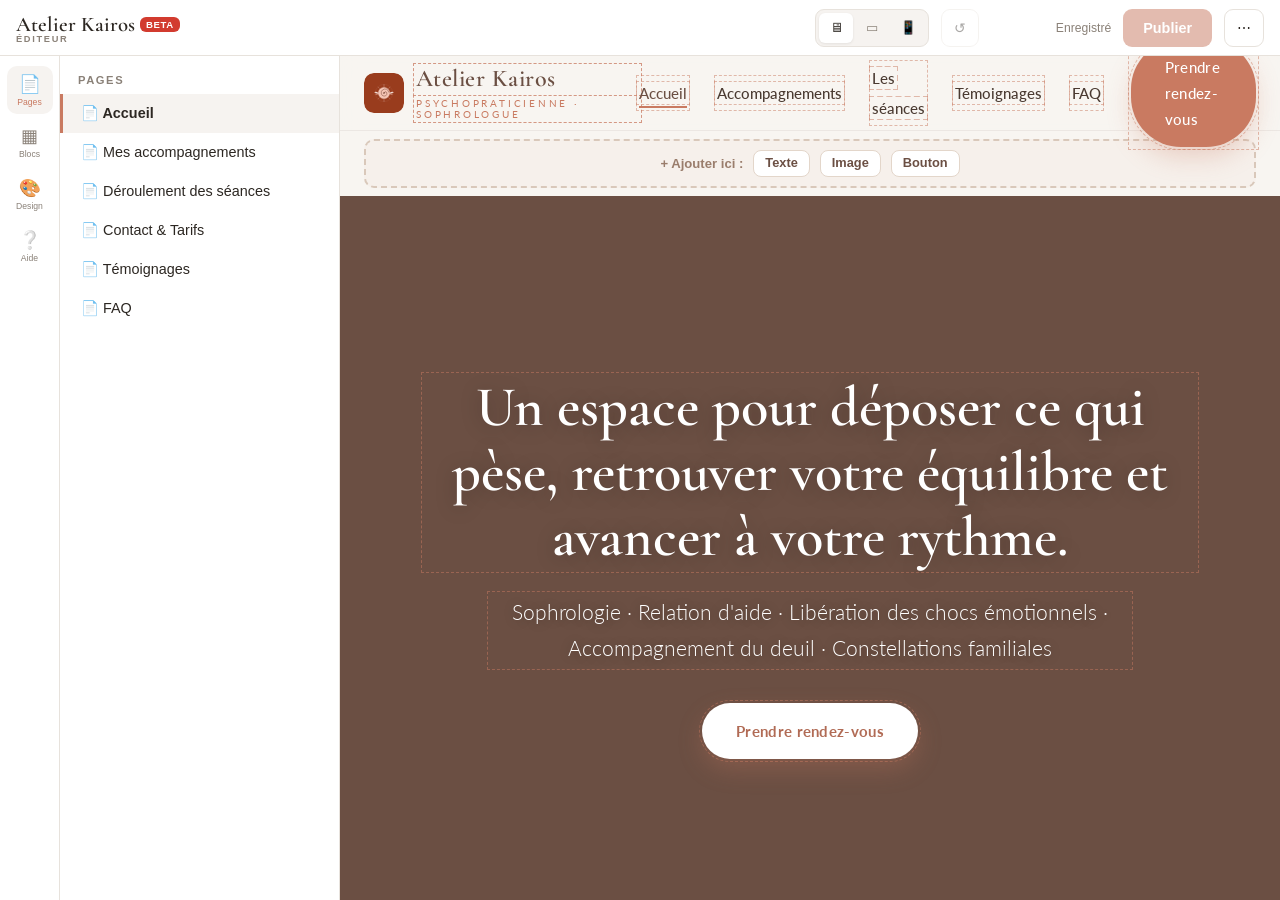
==== commit 000c2632: "Add files via upload" ====
--- a/admin/index.html
+++ b/admin/index.html
@@ -107,6 +107,7 @@
     <div class="menu-wrap"><button class="icbtn" id="menuBtn">⋯</button>
       <div class="menu" id="menu">
         <a href="/" target="_blank">↗ Voir le site en ligne</a>
+        <a href="/admin/builder.html">▦ Composer une page en blocs (beta)</a>
         <button id="resetBtn">↩ Annuler toutes mes modifications</button>
         <hr><a href="/cdn-cgi/access/logout">⎋ Se déconnecter</a>
       </div>
@@ -116,6 +117,7 @@
   <div class="body">
     <div class="rail">
       <button data-tab="pages" class="on"><span>📄</span><span class="lab">Pages</span></button>
+      <button data-tab="blocs"><span>▦</span><span class="lab">Blocs</span></button>
       <button data-tab="design"><span>🎨</span><span class="lab">Design</span></button>
       <button data-tab="aide"><span>❔</span><span class="lab">Aide</span></button>
     </div>
@@ -217,7 +219,7 @@
   loadPage(0);
 }
 
-document.querySelectorAll(".rail button").forEach(b=>b.addEventListener("click",()=>{const t=b.dataset.tab;document.querySelectorAll(".rail button").forEach(x=>x.classList.toggle("on",x===b));document.querySelectorAll("[data-panel]").forEach(p=>p.style.display=p.dataset.panel===t?"block":"none");$("side").classList.add("open");}));
+document.querySelectorAll(".rail button").forEach(b=>b.addEventListener("click",()=>{const t=b.dataset.tab;if(t==="blocs"){location.href="/admin/builder.html";return;}document.querySelectorAll(".rail button").forEach(x=>x.classList.toggle("on",x===b));document.querySelectorAll("[data-panel]").forEach(p=>p.style.display=p.dataset.panel===t?"block":"none");$("side").classList.add("open");}));
 function renderPages(){$("pagesList").innerHTML=PAGES.map((p,i)=>`<div class="nav-item ${i===0?'on':''}" data-i="${i}">📄 ${p.label}</div>`).join("");$("pagesList").querySelectorAll(".nav-item").forEach(el=>el.addEventListener("click",()=>{current=+el.dataset.i;$("pagesList").querySelectorAll(".nav-item").forEach(x=>x.classList.toggle("on",x===el));closeInsp();loadPage(current);}));}
 $("dDesk").addEventListener("click",()=>dev(""));$("dTab").addEventListener("click",()=>dev("tablet"));$("dPhone").addEventListener("click",()=>dev("phone"));
 function dev(m){$("canvas").className="canvas"+(m?" "+m:"");$("dDesk").classList.toggle("on",!m);$("dTab").classList.toggle("on",m==="tablet");$("dPhone").classList.toggle("on",m==="phone");}
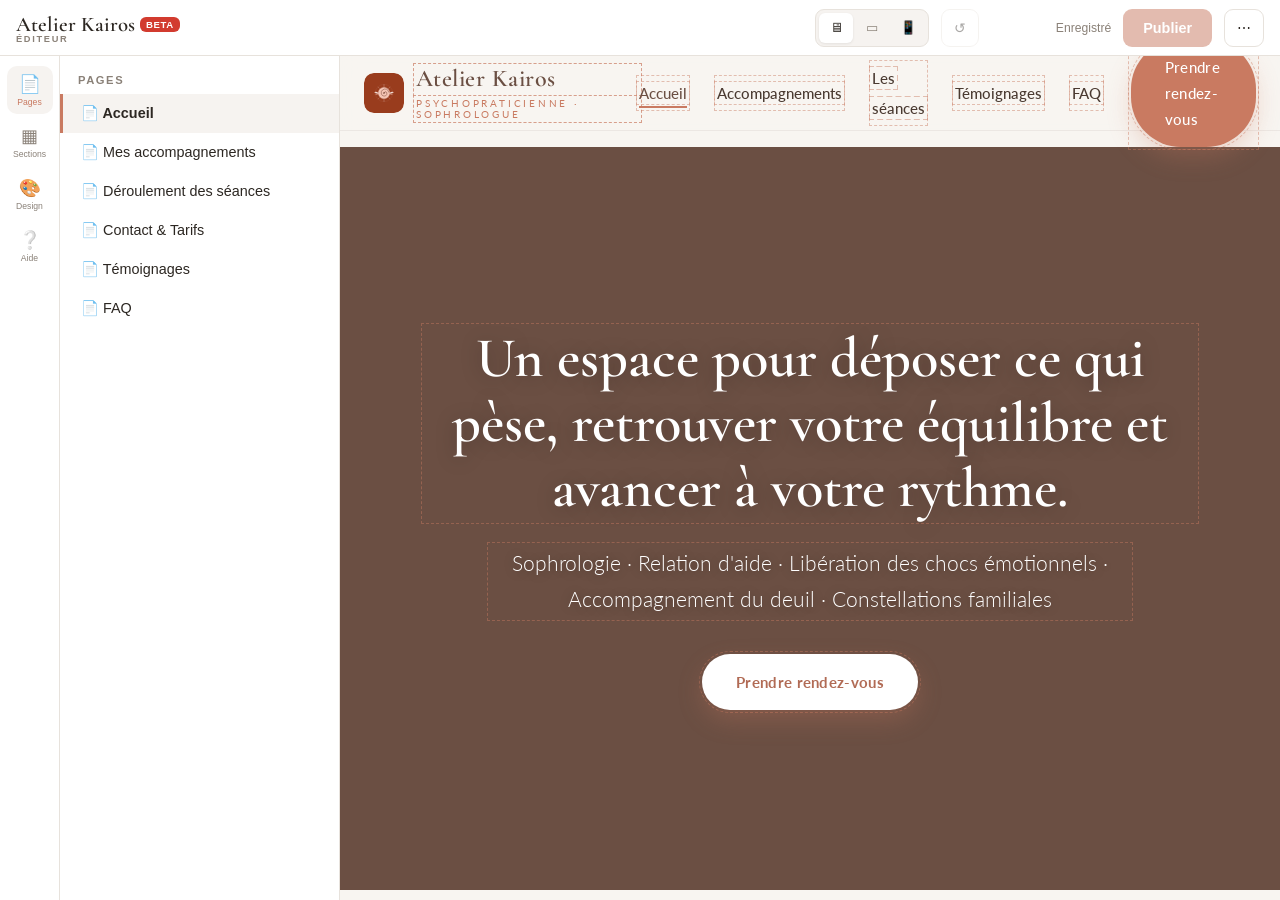
==== commit 5d38b943: "Éditeur in-place : admin/index.html + builder.html" ====
--- a/admin/index.html
+++ b/admin/index.html
@@ -107,7 +107,6 @@
     <div class="menu-wrap"><button class="icbtn" id="menuBtn">⋯</button>
       <div class="menu" id="menu">
         <a href="/" target="_blank">↗ Voir le site en ligne</a>
-        <a href="/admin/builder.html">▦ Composer une page en blocs (beta)</a>
         <button id="resetBtn">↩ Annuler toutes mes modifications</button>
         <hr><a href="/cdn-cgi/access/logout">⎋ Se déconnecter</a>
       </div>
@@ -117,13 +116,23 @@
   <div class="body">
     <div class="rail">
       <button data-tab="pages" class="on"><span>📄</span><span class="lab">Pages</span></button>
-      <button data-tab="blocs"><span>▦</span><span class="lab">Blocs</span></button>
+      <button data-tab="blocs"><span>▦</span><span class="lab">Sections</span></button>
       <button data-tab="design"><span>🎨</span><span class="lab">Design</span></button>
       <button data-tab="aide"><span>❔</span><span class="lab">Aide</span></button>
     </div>
     <aside class="side open" id="side">
       <div data-panel="pages"><h2>Pages</h2><div id="pagesList"></div></div>
+      <div data-panel="blocs" style="display:none">
+        <h2>Composer la page</h2>
+        <div class="help">
+          <div class="tip"><span class="n">1</span><div><b>Ajouter un bloc ou une section</b> : survolez l'espace entre deux sections de l'aperçu et cliquez le bouton <b>＋ Ajouter ici</b>.</div></div>
+          <div class="tip"><span class="n">2</span><div><b>Déplacer / dupliquer / supprimer</b> : survolez une section, des boutons (↑ ↓ ⧉ 🗑) apparaissent en haut à droite.</div></div>
+          <div class="tip"><span class="n">3</span><div><b>Modifier un texte ou une photo</b> : cliquez simplement dessus, comme d'habitude.</div></div>
+          <div class="tip"><span class="n">4</span><div>Tout se passe <b>directement sur vos vraies pages</b>. Pensez à <b>Publier</b> quand c'est prêt.</div></div>
+        </div>
+      </div>
       <div data-panel="design" style="display:none">
+        <h2>Thèmes prêts à l'emploi</h2><div class="fld" id="themePresets"></div>
         <h2>Couleurs du site</h2><div class="fld" id="colorFields"></div>
         <h2>Typographie</h2><div class="fld" id="fontFields"></div>
       </div>
@@ -193,17 +202,17 @@
 const TEXTTAGS=new Set(["H1","H2","H3","H4","H5","H6","P","LI","BUTTON","FIGCAPTION","BLOCKQUOTE","SMALL","SPAN","A","DIV"]);
 const DRAFT="kairos_draft_v2";
 
-let CONTENT={},THEME={},OVR={},BLOCKS={},current=0,dirty=false,sel=null,imgTarget=null,history=[],pendingImages=[],lastChangeKey=null,BASE="";
+let CONTENT={},THEME={},OVR={},BLOCKS={},PG={},current=0,dirty=false,sel=null,imgTarget=null,history=[],pendingImages=[],lastChangeKey=null,BASE="";
 const $=id=>document.getElementById(id);
 function pageFile(){return PAGES[current].file;}
 function ovPage(){OVR[pageFile()]=OVR[pageFile()]||{};return OVR[pageFile()];}
 function blocksPage(){BLOCKS[pageFile()]=BLOCKS[pageFile()]||[];return BLOCKS[pageFile()];}
 function uid(){return Date.now().toString(36)+Math.random().toString(36).slice(2,6);}
-function snap(){return JSON.stringify({o:OVR,t:THEME,b:BLOCKS});}
+function snap(){return JSON.stringify({o:OVR,t:THEME,b:BLOCKS,p:PG});}
 function pushHist(){history.push(snap());if(history.length>120)history.shift();$("undoBtn").disabled=!history.length;}
 function beginChange(key){if(key!==lastChangeKey){pushHist();lastChangeKey=key;}}
 function commitChange(){pushHist();lastChangeKey=null;}
-function markDirty(){dirty=true;const b=$("pubBtn");b.disabled=false;b.classList.add("dirty");b.textContent="Publier les modifications";$("saveState").textContent="Brouillon enregistré";try{localStorage.setItem(DRAFT,JSON.stringify({o:OVR,t:THEME,b:BLOCKS,imgs:pendingImages}));}catch(e){}}
+function markDirty(){dirty=true;const b=$("pubBtn");b.disabled=false;b.classList.add("dirty");b.textContent="Publier les modifications";$("saveState").textContent="Brouillon enregistré";try{localStorage.setItem(DRAFT,JSON.stringify({o:OVR,t:THEME,b:BLOCKS,p:PG,imgs:pendingImages}));}catch(e){}}
 function clean(){dirty=false;const b=$("pubBtn");b.disabled=true;b.classList.remove("dirty");b.textContent="Publier";$("saveState").textContent="Publié ✓";localStorage.removeItem(DRAFT);}
 function toast(m,t,l){const e=$("toast");e.className="toast show "+(t||"");e.innerHTML="<span>"+m+"</span>"+(l||"");clearTimeout(e._t);e._t=setTimeout(()=>e.className="toast "+(t||""),7000);}
 
@@ -213,13 +222,14 @@
   try{THEME=await (await fetch("/theme.json"+b)).json();}catch(e){THEME={};}
   try{OVR=await (await fetch("/overrides.json"+b)).json();}catch(e){OVR={};}
   try{BLOCKS=await (await fetch("/blocks.json"+b)).json();}catch(e){BLOCKS={};}
+  try{PG=await (await fetch("/pages.json"+b)).json();}catch(e){PG={};}
   BASE=snap();history=[];lastChangeKey=null;$("undoBtn").disabled=true;
-  try{const d=JSON.parse(localStorage.getItem(DRAFT)||"null");if(d&&JSON.stringify({o:d.o,t:d.t,b:d.b})!==snap()){if(confirm("Des modifications non publiées (brouillon) existent. Les restaurer ?")){OVR=d.o;THEME=d.t;BLOCKS=d.b||{};pendingImages=d.imgs||[];markDirty();}else localStorage.removeItem(DRAFT);}}catch(e){}
+  try{const d=JSON.parse(localStorage.getItem(DRAFT)||"null");if(d&&JSON.stringify({o:d.o,t:d.t,b:d.b,p:d.p})!==snap()){if(confirm("Des modifications non publiées (brouillon) existent. Les restaurer ?")){OVR=d.o;THEME=d.t;BLOCKS=d.b||{};PG=d.p||{};pendingImages=d.imgs||[];markDirty();}else localStorage.removeItem(DRAFT);}}catch(e){}
   renderPages();buildDesign();$("cFont").innerHTML='<option value="">Automatique</option>'+FONTS.map(f=>`<option>${f}</option>`).join("");
   loadPage(0);
 }
 
-document.querySelectorAll(".rail button").forEach(b=>b.addEventListener("click",()=>{const t=b.dataset.tab;if(t==="blocs"){location.href="/admin/builder.html";return;}document.querySelectorAll(".rail button").forEach(x=>x.classList.toggle("on",x===b));document.querySelectorAll("[data-panel]").forEach(p=>p.style.display=p.dataset.panel===t?"block":"none");$("side").classList.add("open");}));
+document.querySelectorAll(".rail button").forEach(b=>b.addEventListener("click",()=>{const t=b.dataset.tab;document.querySelectorAll(".rail button").forEach(x=>x.classList.toggle("on",x===b));document.querySelectorAll("[data-panel]").forEach(p=>p.style.display=p.dataset.panel===t?"block":"none");$("side").classList.add("open");}));
 function renderPages(){$("pagesList").innerHTML=PAGES.map((p,i)=>`<div class="nav-item ${i===0?'on':''}" data-i="${i}">📄 ${p.label}</div>`).join("");$("pagesList").querySelectorAll(".nav-item").forEach(el=>el.addEventListener("click",()=>{current=+el.dataset.i;$("pagesList").querySelectorAll(".nav-item").forEach(x=>x.classList.toggle("on",x===el));closeInsp();loadPage(current);}));}
 $("dDesk").addEventListener("click",()=>dev(""));$("dTab").addEventListener("click",()=>dev("tablet"));$("dPhone").addEventListener("click",()=>dev("phone"));
 function dev(m){$("canvas").className="canvas"+(m?" "+m:"");$("dDesk").classList.toggle("on",!m);$("dTab").classList.toggle("on",m==="tablet");$("dPhone").classList.toggle("on",m==="phone");}
@@ -261,89 +271,190 @@
 }
 
 function decorate(doc){
-  applyTheme(doc);applyContent(doc);applyOvr(doc);
+  ORIGCACHE=captureOrig(doc);
+  applyTheme(doc);
   const st=doc.createElement("style");
-  st.textContent=`.kx-edit{outline:1px dashed rgba(201,122,97,.5);outline-offset:2px;cursor:pointer;transition:background .1s}
-  .kx-edit:hover{background:rgba(201,122,97,.12)}
+  st.textContent=`.kx-edit{outline:1px dashed rgba(201,122,97,.45);outline-offset:2px;cursor:pointer;transition:background .1s}
+  .kx-edit:hover{background:rgba(201,122,97,.10)}
   .kx-sel{outline:2px solid #C97A61 !important;background:rgba(201,122,97,.08)}
   [data-edit-bg],[data-edit-src]{cursor:pointer}
   .kx-media:hover{outline:3px solid #C97A61;outline-offset:-3px}
-  .kx-ins{max-width:1120px;margin:0 auto;padding:0 24px}
-  .kx-ins-bar{display:flex;align-items:center;gap:10px;justify-content:center;border:2px dashed #d9c8ba;border-radius:10px;color:#9a7d6c;font:600 .82rem/1 -apple-system,sans-serif;padding:9px;margin:8px 0;cursor:default;background:rgba(201,122,97,.04)}
-  .kx-ins-bar b{font-weight:700}
-  .kx-addbtn{background:#fff;border:1px solid #e3d6ca;border-radius:8px;padding:6px 11px;cursor:pointer;font:inherit;font-size:.8rem;color:#6B4F43}
-  .kx-addbtn:hover{background:#C97A61;color:#fff;border-color:#C97A61}
-  .kx-zone{position:relative;outline:1px dashed rgba(201,122,97,.35);outline-offset:6px}
-  .kx-block{position:relative}
-  .kx-block:hover{outline:2px solid #C97A61;outline-offset:3px}
-  .kx-block[contenteditable]{cursor:text}
-  .kx-bctrl{position:absolute;top:-15px;right:0;display:none;gap:4px;z-index:5;background:#6B4F43;border-radius:8px;padding:3px}
-  .kx-block:hover>.kx-bctrl{display:flex}
-  .kx-bctrl button{background:rgba(255,255,255,.15);border:none;color:#fff;width:26px;height:26px;border-radius:6px;cursor:pointer;font-size:.85rem;line-height:1;display:flex;align-items:center;justify-content:center;padding:0}
-  .kx-bctrl button:hover{background:rgba(255,255,255,.35)}
-  .kx-bctrl .kx-grab{cursor:grab}
-  .kx-block.kx-dragging{opacity:.4}
-  .kx-block.kx-over{outline:2px dashed #C97A61;outline-offset:3px}`;
+  .kx-sec{position:relative}
+  .kx-sectool{position:absolute;top:10px;right:10px;display:none;gap:4px;z-index:40;background:#6B4F43;border-radius:9px;padding:4px;box-shadow:0 4px 14px rgba(0,0,0,.25)}
+  .kx-sec:hover>.kx-sectool{display:flex}
+  .kx-sectool button{background:rgba(255,255,255,.18);border:none;color:#fff;width:28px;height:28px;border-radius:6px;cursor:pointer;font-size:.85rem;line-height:1;display:flex;align-items:center;justify-content:center;padding:0}
+  .kx-sectool button:hover{background:rgba(255,255,255,.42)}
+  .kx-sectag{position:absolute;top:10px;left:10px;background:rgba(107,79,67,.82);color:#fff;font:700 .6rem/1 -apple-system,sans-serif;letter-spacing:.05em;text-transform:uppercase;padding:5px 8px;border-radius:6px;display:none;z-index:40}
+  .kx-sec:hover>.kx-sectag{display:block}
+  .kx-ins{height:16px;position:relative;display:flex;align-items:center;justify-content:center;z-index:30}
+  .kx-ins::before{content:"";position:absolute;left:18px;right:18px;top:50%;height:2px;background:rgba(201,122,97,0);transition:background .15s}
+  .kx-ins:hover::before{background:rgba(201,122,97,.55)}
+  .kx-ins-btn{position:relative;background:#C97A61;color:#fff;border:none;border-radius:50px;font:700 .76rem -apple-system,sans-serif;padding:5px 15px;cursor:pointer;opacity:0;transition:opacity .15s;box-shadow:0 3px 12px rgba(201,122,97,.45)}
+  .kx-ins:hover .kx-ins-btn{opacity:1}
+  .kx-be{position:relative}
+  .kx-be:hover{outline:1px dashed rgba(201,122,97,.6);outline-offset:3px}
+  .kx-betool{position:absolute;top:-13px;right:0;display:none;gap:3px;z-index:35;background:#6B4F43;border-radius:7px;padding:3px}
+  .kx-be:hover>.kx-betool{display:flex}
+  .kx-betool button{background:rgba(255,255,255,.18);border:none;color:#fff;width:22px;height:22px;border-radius:5px;cursor:pointer;font-size:.7rem;display:flex;align-items:center;justify-content:center;padding:0}
+  .kx-betool button:hover{background:rgba(255,255,255,.42)}
+  .kxpal{position:fixed;z-index:99999;background:#fff;border:1px solid #e7ddd4;border-radius:13px;box-shadow:0 18px 50px rgba(0,0,0,.24);padding:11px;display:none;width:330px;max-height:70vh;overflow:auto}
+  .kxpal.open{display:block}
+  .kxpal h4{margin:8px 2px 5px;font:700 .62rem -apple-system,sans-serif;text-transform:uppercase;letter-spacing:.08em;color:#a4948a}
+  .kxpal .g{display:grid;grid-template-columns:repeat(3,1fr);gap:6px}
+  .kxpal .pi{border:1px solid #eee3d9;border-radius:9px;padding:9px 4px;text-align:center;cursor:pointer;font:600 .7rem -apple-system,sans-serif;color:#6B4F43;background:#faf6f1}
+  .kxpal .pi:hover{border-color:#C97A61;color:#C97A61}
+  .kxpal .pi .pe{display:block;font-size:1.25rem;margin-bottom:3px}`;
   doc.head.appendChild(st);
-  // marquer les éléments éditables
-  doc.querySelectorAll("h1,h2,h3,h4,h5,h6,p,li,button,figcaption,blockquote,small,span,a,div").forEach(el=>{ if(isText(el)) el.classList.add("kx-edit"); });
-  doc.querySelectorAll("[data-edit-bg],[data-edit-src]").forEach(el=>el.classList.add("kx-media"));
-  // un SEUL gestionnaire de clic (capture) : photos -> dialogue ; liens -> pas de navigation ; texte -> sélection précise
   doc.addEventListener("click",function(e){
+    if(e.target.closest(".kx-sectool,.kx-betool,.kx-ins,.kxpal,.kx2-blk"))return;
     let media=e.target.closest(".kx-media");
     const ed=e.target.closest(".kx-edit");
-    // bandeaux : l'image de fond est sous le texte/voile -> on la retrouve via le conteneur
     if(!media && !ed){ const host=e.target.closest(".hero,.page-hero"); if(host){ const bg=host.querySelector("[data-edit-bg]"); if(bg) media=bg; } }
     if(media){ e.preventDefault(); e.stopPropagation(); openImg(media, media.hasAttribute("data-edit-bg")?"bg":"src", doc); return; }
     const link=e.target.closest("a,button"); if(link) e.preventDefault();
     if(ed){ e.stopPropagation(); selectEl(ed,doc); }
   },true);
-  // édition du texte (délégation)
-  doc.addEventListener("input",function(e){ const ed=e.target.closest(".kx-edit"); if(!ed)return; const o=ovPage(),k=cssPath(ed); beginChange("text:"+k); o[k]=o[k]||{}; o[k].h=cleanHTML(ed); markDirty(); });
+  doc.addEventListener("input",function(e){ const ed=e.target.closest(".kx-edit"); if(!ed||e.target.closest(".kx2-blk"))return; const o=ovPage(),k=cssPath(ed); beginChange("text:"+k); o[k]=o[k]||{}; o[k].h=cleanHTML(ed); markDirty(); });
   doc.addEventListener("paste",function(e){ const ed=e.target.closest("[contenteditable]"); if(!ed)return; e.preventDefault(); doc.execCommand("insertText",false,(e.clipboardData||window.clipboardData).getData("text")); });
-  buildZones(doc);
-}
-
-/* ===== BLOCS : rendu + édition (texte / image / bouton sur grille) ===== */
-function sectionAnchors(doc){return [].slice.call(doc.body.children).filter(el=>el.matches&&el.matches("section, .hero, .page-hero, .cta-band"));}
-function makeBlockEl(doc,b){
-  const el=doc.createElement("div");el.className="kx-block kx-b-"+b.type;el.setAttribute("data-bid",b.id);el.style.gridColumn="span "+(b.w||6);
-  if(b.type==="text"){el.innerHTML=b.html||"<p>Votre texte</p>";}
-  else if(b.type==="image"){const im=doc.createElement("img");im.src=pvw(b.src||"")||"https://images.unsplash.com/photo-1500534623283-312aade485b7?auto=format&fit=crop&w=800&q=70";im.alt=b.alt||"";el.appendChild(im);}
-  else if(b.type==="button"){const a=doc.createElement("a");a.className="btn";a.href=b.href||"#";a.textContent=b.label||"Bouton";el.appendChild(a);}
-  return el;
-}
-function buildZones(doc){
-  [].slice.call(doc.querySelectorAll(".kx-zone,.kx-ins")).forEach(n=>n.remove());
-  const anchors=sectionAnchors(doc),arr=BLOCKS[pageFile()]||[];
-  function insBar(pos){const w=doc.createElement("div");w.className="kx-ins";w.innerHTML=`<div class="kx-ins-bar"><b>+ Ajouter ici :</b><button class="kx-addbtn" data-t="text">Texte</button><button class="kx-addbtn" data-t="image">Image</button><button class="kx-addbtn" data-t="button">Bouton</button></div>`;w.querySelectorAll(".kx-addbtn").forEach(btn=>btn.addEventListener("click",e=>{e.preventDefault();e.stopPropagation();addBlock(pos,btn.dataset.t,doc);}));return w;}
-  function place(node,pos){if(pos<=0){if(anchors[0])anchors[0].parentNode.insertBefore(node,anchors[0]);else doc.body.appendChild(node);}else if(pos>=anchors.length){const last=anchors[anchors.length-1];if(last)last.parentNode.insertBefore(node,last.nextSibling);else doc.body.appendChild(node);}else{const ref=anchors[pos];ref.parentNode.insertBefore(node,ref);}}
-  // zones existantes
-  arr.forEach(z=>{const zone=doc.createElement("div");zone.className="kx-zone";zone.setAttribute("data-zid",z.id);const grid=doc.createElement("div");grid.className="kx-grid";zone.appendChild(grid);(z.blocks||[]).forEach(b=>grid.appendChild(decorateBlock(doc,z,b,makeBlockEl(doc,b))));place(zone,z.pos|0);});
-  // barres d'insertion à chaque interstice
-  for(let p=0;p<=anchors.length;p++){place(insBar(p),p);}
-}
-function decorateBlock(doc,z,b,el){
-  const bar=doc.createElement("div");bar.className="kx-bctrl";
-  bar.innerHTML=`<button class="kx-grab" title="Glisser pour déplacer">⠿</button><button data-a="narrow" title="Réduire la largeur">−</button><button data-a="wide" title="Agrandir la largeur">+</button>${b.type!=="text"?'<button data-a="edit" title="Modifier">✎</button>':''}<button data-a="del" title="Supprimer">🗑</button>`;
-  el.appendChild(bar);
-  if(b.type==="text"){el.setAttribute("contenteditable","true");el.addEventListener("input",()=>{beginChange("blocktext:"+b.id);b.html=cleanBlockHTML(el);markDirty();});}
-  const WLADDER=[3,4,6,8,12];
-  bar.addEventListener("click",e=>{const btn=e.target.closest("button");if(!btn)return;e.preventDefault();e.stopPropagation();const a=btn.dataset.a;if(a==="del"){commitChange();z.blocks=z.blocks.filter(x=>x!==b);if(!z.blocks.length)BLOCKS[pageFile()]=BLOCKS[pageFile()].filter(x=>x!==z);markDirty();buildZones(doc);}else if(a==="wide"||a==="narrow"){beginChange("bw:"+b.id);let i=WLADDER.indexOf(b.w||6);if(i<0)i=2;i=Math.max(0,Math.min(WLADDER.length-1,i+(a==="wide"?1:-1)));b.w=WLADDER[i];markDirty();buildZones(doc);}else if(a==="edit"){editBlock(z,b,doc);}});
-  // glisser-déposer pour réordonner dans la zone
-  const grab=bar.querySelector(".kx-grab");
-  grab.addEventListener("pointerdown",()=>{el.setAttribute("draggable","true");});
-  el.addEventListener("dragstart",e=>{el.classList.add("kx-dragging");e.dataTransfer.setData("text/plain",b.id);e.dataTransfer.effectAllowed="move";});
-  el.addEventListener("dragend",()=>{el.classList.remove("kx-dragging");el.removeAttribute("draggable");[].slice.call(doc.querySelectorAll(".kx-over")).forEach(n=>n.classList.remove("kx-over"));});
-  el.addEventListener("dragover",e=>{e.preventDefault();el.classList.add("kx-over");});
-  el.addEventListener("dragleave",()=>el.classList.remove("kx-over"));
-  el.addEventListener("drop",e=>{e.preventDefault();el.classList.remove("kx-over");const id=e.dataTransfer.getData("text/plain");if(id===b.id)return;const from=z.blocks.findIndex(x=>x.id===id);const to=z.blocks.indexOf(b);if(from<0||to<0)return;commitChange();const moved=z.blocks.splice(from,1)[0];z.blocks.splice(to,0,moved);markDirty();buildZones(doc);});
-  if(b.type==="image"){el.addEventListener("click",e=>{if(e.target.closest(".kx-bctrl"))return;e.preventDefault();e.stopPropagation();editBlock(z,b,doc);});}
-  return el;
-}
-function cleanBlockHTML(el){const c=el.cloneNode(true);c.querySelectorAll(".kx-bctrl").forEach(n=>n.remove());c.removeAttribute("contenteditable");c.querySelectorAll("[contenteditable]").forEach(n=>n.removeAttribute("contenteditable"));return c.innerHTML.trim();}
-function addBlock(pos,type,doc){commitChange();let z=blocksPage().find(x=>x.pos===pos);if(!z){z={id:"z"+uid(),pos:pos,blocks:[]};blocksPage().push(z);}const b={id:"b"+uid(),type:type,w:type==="button"?4:6};if(type==="text")b.html="<p>Votre texte ici. Cliquez pour le modifier.</p>";if(type==="image"){b.src="";b.alt="";}if(type==="button"){b.label="Bouton";b.href="#";}z.blocks.push(b);markDirty();buildZones(doc);if(type==="image"){imgTarget={block:b,doc};showPane("pick");$("imgUrl").value="";$("imgModal").classList.add("open");}}
-function editBlock(z,b,doc){if(b.type==="image"){imgTarget={block:b,doc};const cur=b.src&&b.src.indexOf("/images/")!==0?b.src:"";$("imgUrl").value=cur;showPane("pick");$("imgModal").classList.add("open");}else if(b.type==="button"){const lab=prompt("Texte du bouton :",b.label||"Bouton");if(lab===null)return;const href=prompt("Lien du bouton (page.html ou https://…) :",b.href||"#");commitChange();b.label=lab||"Bouton";if(href!==null)b.href=href||"#";markDirty();buildZones(doc);}}
+  renderPage(doc);
+}
+
+/* ===== ÉDITION IN-PLACE : sections sur la vraie page (réordonner / insérer / supprimer) ===== */
+let ORIGCACHE=[];
+function origSectionsEd(doc){return [].slice.call(doc.body.children).filter(el=>{if(!el.tagName)return false;const t=el.tagName;if(t==="HEADER"||t==="FOOTER"||t==="SCRIPT"||t==="STYLE"||t==="LINK")return false;if(el.classList&&(el.classList.contains("site-header")||el.classList.contains("site-footer")||el.classList.contains("kx-ins")||el.classList.contains("kxpal")))return false;return true;});}
+function captureOrig(doc){return origSectionsEd(doc).map(el=>el.cloneNode(true));}
+function pgPage(){const f=pageFile();PG[f]=PG[f]||{};const p=PG[f];if(!p.inserts)p.inserts={};if(!p.hidden)p.hidden=[];return p;}
+function ensureLayout(){const p=pgPage();if(!Array.isArray(p.layout)||!p.layout.length){p.layout=ORIGCACHE.map((_,i)=>({orig:i}));}return p;}
+
+function kxEsc(s){return String(s==null?"":s).replace(/&/g,"&amp;").replace(/</g,"&lt;").replace(/>/g,"&gt;").replace(/"/g,"&quot;");}
+function kxYt(u){const m=(u||"").match(/(?:youtu\.be\/|youtube\.com\/(?:watch\?v=|embed\/|shorts\/|v\/))([\w-]{6,})/);return m?m[1]:null;}
+function kxVimeo(u){const m=(u||"").match(/vimeo\.com\/(?:video\/)?(\d+)/);return m?m[1]:null;}
+function kxBlockHTML(b){const p=b||{},t=p.type,al=x=>x?("text-align:"+x+";"):"";
+  if(t==="heading"){const lvl=(p.level==="h1"?"h1":p.level==="h3"?"h3":p.level==="h4"?"h4":"h2");return "<"+lvl+' class="kx2-h" style="'+al(p.align)+(p.color?("color:"+p.color+";"):"")+(p.size?("font-size:"+p.size+";"):"")+'">'+(p.html||"Titre")+"</"+lvl+">";}
+  if(t==="text")return '<div class="kx2-rt" style="'+al(p.align)+'">'+(p.html||"<p>Votre texte</p>")+"</div>";
+  if(t==="image"){if(!p.src)return '<div style="padding:34px;text-align:center;background:#ece4dc;color:#b9a796;border-radius:10px;font-weight:600">🖼 Cliquez pour choisir une image</div>';const ist=(p.radius?("aspect-ratio:"+p.radius+";object-fit:cover;"):"")+(p.fit?("object-fit:"+p.fit+";"):"");const img='<img src="'+kxEsc(pvw(p.src))+'" alt="'+kxEsc(p.alt||"")+'" style="'+ist+'">';return p.href?('<a href="'+kxEsc(p.href)+'">'+img+"</a>"):img;}
+  if(t==="button"){const cls="btn"+(p.style==="light"?" btn--light":p.style==="ghost"?" btn--ghost":"");return '<div class="kx2-btnwrap" style="'+al(p.align||"left")+'"><a class="'+cls+'" href="'+kxEsc(p.href||"#")+'">'+kxEsc(p.label||"Bouton")+"</a></div>";}
+  if(t==="video"){const u=p.url||"";let src="";const y=kxYt(u),v=kxVimeo(u);if(y)src="https://www.youtube.com/embed/"+y;else if(v)src="https://player.vimeo.com/video/"+v;else src=u;return src?('<div class="kx2-video"><iframe src="'+kxEsc(src)+'" allow="autoplay; fullscreen; picture-in-picture" allowfullscreen></iframe></div>'):'<div style="padding:26px;text-align:center;background:#1d1714;color:#fff;border-radius:10px;font-weight:600">▶ Cliquez pour ajouter un lien vidéo</div>';}
+  if(t==="gallery"){const imgs=p.images||[];if(!imgs.length)return '<div style="padding:26px;text-align:center;background:#ece4dc;color:#b9a796;border-radius:10px;font-weight:600">🖻 Cliquez pour ajouter des photos</div>';return '<div class="kx2-gallery" style="grid-template-columns:repeat('+(p.cols||3)+',1fr)">'+imgs.map(g=>'<img src="'+kxEsc(pvw(g.src||""))+'" alt="">').join("")+"</div>";}
+  if(t==="quote")return '<blockquote class="kx2-quote">'+(p.html||"Citation")+(p.author?("<cite>"+kxEsc(p.author)+"</cite>"):"")+"</blockquote>";
+  if(t==="list")return '<ul class="kx2-list">'+(p.items||[]).map(it=>"<li><span class=\"kx2-ic\">"+kxEsc(it.icon||"✦")+"</span><span>"+(it.text||"")+"</span></li>").join("")+"</ul>";
+  if(t==="spacer")return '<div style="height:'+(p.h||40)+'px"></div>';
+  if(t==="divider")return '<hr class="kx2-hr">';
+  if(t==="map")return '<div class="kx2-map"><iframe src="https://www.google.com/maps?q='+encodeURIComponent(p.query||"France")+'&output=embed" loading="lazy"></iframe></div>';
+  if(t==="embed")return '<div class="kx2-embed">'+(p.html||"")+"</div>";
+  return "";
+}
+function blockDefault(t){switch(t){
+  case"heading":return{type:"heading",level:"h2",html:"Votre titre",align:"left"};
+  case"text":return{type:"text",html:"<p>Votre texte ici. Cliquez pour le modifier.</p>",align:"left"};
+  case"image":return{type:"image",src:"",alt:""};
+  case"button":return{type:"button",label:"En savoir plus",href:"contact.html",style:"plein",align:"left"};
+  case"video":return{type:"video",url:""};
+  case"spacer":return{type:"spacer",h:40};
+  case"divider":return{type:"divider"};
+}return{type:"text",html:"<p>Texte</p>"};}
+const BLOCKPALETTE=[["heading","𝐓","Titre"],["text","¶","Texte"],["image","🖼","Image"],["button","⬭","Bouton"],["video","▶","Vidéo"],["divider","―","Trait"],["spacer","↕","Espace"]];
+function bId(){return "b"+uid();}
+function secWrap(cols,opt){opt=opt||{};return {id:"s"+uid(),bg:opt.bg||"",pad:opt.pad||"lg",width:opt.width||"normal",cols:cols};}
+const TEMPLATES=[
+  {key:"hero",em:"🌅",label:"Bandeau d'accueil",make:()=>secWrap([{span:12,blocks:[{id:bId(),type:"heading",level:"h2",html:"Un titre qui accueille",align:"center"},{id:bId(),type:"text",html:"<p>Quelques mots chaleureux de présentation.</p>",align:"center"},{id:bId(),type:"button",label:"Prendre rendez-vous",href:"contact.html",style:"light",align:"center"}]}],{bg:{img:"https://images.unsplash.com/photo-1507525428034-b723cf961d3e?auto=format&fit=crop&w=1900&q=80",overlay:.5},pad:"xl",width:"narrow"})},
+  {key:"textimg",em:"🧩",label:"Texte + image",make:()=>secWrap([{span:6,blocks:[{id:bId(),type:"heading",level:"h2",html:"Faire connaissance",align:"left"},{id:bId(),type:"text",html:"<p>Présentez votre approche en quelques phrases.</p>",align:"left"},{id:bId(),type:"button",label:"Me contacter",href:"contact.html",style:"ghost",align:"left"}]},{span:6,blocks:[{id:bId(),type:"image",src:"https://images.unsplash.com/photo-1499209974431-9dddcece7f88?auto=format&fit=crop&w=900&q=80",alt:"",radius:"4/5"}]}])},
+  {key:"cards",em:"🗂",label:"3 cartes",make:()=>{const c=(t,d)=>({span:4,blocks:[{id:bId(),type:"image",src:"https://images.unsplash.com/photo-1506126613408-eca07ce68773?auto=format&fit=crop&w=700&q=70",alt:"",radius:"3/2"},{id:bId(),type:"heading",level:"h3",html:t,align:"left"},{id:bId(),type:"text",html:"<p>"+d+"</p>",align:"left"}]});return secWrap([c("Sophrologie","Retrouver un souffle, de l'apaisement."),c("Relation d'aide","Être écouté et accompagné."),c("Accompagnement","Avancer à votre rythme.")],{bg:"#EADFD7"});}},
+  {key:"cta",em:"📣",label:"Bandeau d'appel",make:()=>secWrap([{span:12,blocks:[{id:bId(),type:"heading",level:"h2",html:"Faisons le premier pas ensemble",align:"center"},{id:bId(),type:"text",html:"<p style='text-align:center'>Je serai heureuse d'échanger avec vous.</p>",align:"center"},{id:bId(),type:"button",label:"Prendre rendez-vous",href:"contact.html",style:"light",align:"center"}]}],{bg:"#C97A61"})},
+  {key:"gallery",em:"🖼",label:"Galerie photos",make:()=>secWrap([{span:12,blocks:[{id:bId(),type:"heading",level:"h2",html:"En images",align:"center"},{id:bId(),type:"gallery",cols:3,images:[{src:"https://images.unsplash.com/photo-1518609878373-06d740f60d8b?auto=format&fit=crop&w=600&q=70"},{src:"https://images.unsplash.com/photo-1499209974431-9dddcece7f88?auto=format&fit=crop&w=600&q=70"},{src:"https://images.unsplash.com/photo-1473116763249-2faaef81ccda?auto=format&fit=crop&w=600&q=70"}]}]}])},
+  {key:"contact",em:"✉️",label:"Contact + carte",make:()=>secWrap([{span:6,blocks:[{id:bId(),type:"heading",level:"h2",html:"Me contacter",align:"left"},{id:bId(),type:"list",items:[{icon:"✉️",text:"contact@atelier-kairos.com"},{icon:"📞",text:"XX XX XX XX XX"},{icon:"📍",text:"Adresse du cabinet"}]}]},{span:6,blocks:[{id:bId(),type:"map",query:"France"}]}])}
+];
+function insSectionEl(doc,sec,slot){
+  const el=doc.createElement("section");el.className="kx2-sec kx-sec kx2-pad-"+(sec.pad||"lg");el.setAttribute("data-ins",sec.id);el.setAttribute("data-slot",slot);
+  const bg=sec.bg;if(bg){if(typeof bg==="object"&&bg.img){el.style.backgroundImage="url('"+bg.img+"')";el.classList.add("kx2-bgimg");if(bg.overlay!=null)el.style.setProperty("--kx2-ov",bg.overlay);}else el.style.background=bg;}
+  const inner=doc.createElement("div");inner.className="kx2-inner kx2-w-"+(sec.width||"normal");
+  const grid=doc.createElement("div");grid.className="kx2-grid";
+  (sec.cols||[]).forEach(c=>{const col=doc.createElement("div");col.className="kx2-col";col.style.gridColumn="span "+(c.span||12);(c.blocks||[]).forEach(b=>{const w=doc.createElement("div");w.className="kx2-blk kx-be kx2-"+b.type;w.setAttribute("data-bid",b.id);w.innerHTML=kxBlockHTML(b);col.appendChild(w);});grid.appendChild(col);});
+  inner.appendChild(grid);el.appendChild(inner);return el;
+}
+function renderPage(doc){
+  const p=ensureLayout();
+  const footer=doc.querySelector("footer.site-footer")||doc.querySelector("footer");
+  origSectionsEd(doc).forEach(n=>n.remove());
+  [].slice.call(doc.querySelectorAll(".kx-ins,.kx-sec,.kxpal")).forEach(n=>n.remove());
+  const frag=doc.createDocumentFragment();
+  p.layout.forEach((slot,idx)=>{let secEl;
+    if(slot.orig!=null){const src=ORIGCACHE[slot.orig];if(!src)return;secEl=src.cloneNode(true);secEl.classList.add("kx-sec");secEl.setAttribute("data-orig",slot.orig);secEl.setAttribute("data-slot",idx);}
+    else if(slot.ins!=null){const sec=p.inserts[slot.ins];if(!sec)return;secEl=insSectionEl(doc,sec,idx);}
+    if(secEl)frag.appendChild(secEl);
+  });
+  if(footer)footer.parentNode.insertBefore(frag,footer);else doc.body.appendChild(frag);
+  applyContent(doc);applyOvr(doc);
+  markEditable(doc);addSectionTools(doc);addInsertBars(doc);wireInserted(doc);
+}
+function markEditable(doc){
+  doc.querySelectorAll("h1,h2,h3,h4,h5,h6,p,li,button,figcaption,blockquote,small,span,a,div").forEach(el=>{if(el.closest(".kx2-sec"))return;if(isText(el))el.classList.add("kx-edit");});
+  doc.querySelectorAll("[data-edit-bg],[data-edit-src]").forEach(el=>{if(el.closest(".kx2-sec"))return;el.classList.add("kx-media");});
+}
+function addSectionTools(doc){
+  [].slice.call(doc.querySelectorAll(".kx-sec")).forEach(secEl=>{
+    const slot=+secEl.getAttribute("data-slot");const isIns=secEl.hasAttribute("data-ins");
+    const tag=doc.createElement("div");tag.className="kx-sectag";tag.textContent=isIns?"Bloc ajouté":"Section";secEl.appendChild(tag);
+    const tool=doc.createElement("div");tool.className="kx-sectool";
+    tool.innerHTML='<button data-a="up" title="Monter">↑</button><button data-a="down" title="Descendre">↓</button><button data-a="dup" title="Dupliquer">⧉</button><button data-a="del" title="Supprimer">🗑</button>';
+    tool.addEventListener("click",e=>{const b=e.target.closest("button");if(!b)return;e.preventDefault();e.stopPropagation();secAction(slot,b.dataset.a,doc);});
+    secEl.appendChild(tool);
+  });
+}
+function secAction(slot,a,doc){
+  const p=pgPage(),L=p.layout;
+  if(a==="up"&&slot>0){commitChange();const x=L.splice(slot,1)[0];L.splice(slot-1,0,x);markDirty();renderPage(doc);}
+  else if(a==="down"&&slot<L.length-1){commitChange();const x=L.splice(slot,1)[0];L.splice(slot+1,0,x);markDirty();renderPage(doc);}
+  else if(a==="dup"){commitChange();const s=L[slot];let ns;if(s.ins!=null){const copy=JSON.parse(JSON.stringify(p.inserts[s.ins]));copy.id="s"+uid();(copy.cols||[]).forEach(c=>(c.blocks||[]).forEach(b=>b.id="b"+uid()));p.inserts[copy.id]=copy;ns={ins:copy.id};}else ns={orig:s.orig};L.splice(slot+1,0,ns);markDirty();renderPage(doc);}
+  else if(a==="del"){if(!confirm("Supprimer cette section ?"))return;commitChange();const s=L[slot];L.splice(slot,1);if(s&&s.ins!=null)delete p.inserts[s.ins];markDirty();renderPage(doc);}
+}
+function addInsertBars(doc){
+  const footer=doc.querySelector("footer.site-footer")||doc.querySelector("footer");
+  const secs=[].slice.call(doc.querySelectorAll(".kx-sec"));
+  function bar(gap){const w=doc.createElement("div");w.className="kx-ins";const b=doc.createElement("button");b.className="kx-ins-btn";b.textContent="＋ Ajouter ici";b.addEventListener("click",e=>{e.preventDefault();e.stopPropagation();openPalette(doc,gap,b);});w.appendChild(b);return w;}
+  secs.forEach((s,i)=>{s.parentNode.insertBefore(bar(i),s);});
+  const endBar=bar(secs.length);if(footer)footer.parentNode.insertBefore(endBar,footer);else doc.body.appendChild(endBar);
+}
+function openPalette(doc,gap,anchor){
+  closePalette(doc);
+  const pal=doc.createElement("div");pal.className="kxpal open";pal.id="kxpal";
+  let h='<h4>Blocs</h4><div class="g">'+BLOCKPALETTE.map(b=>'<div class="pi" data-b="'+b[0]+'"><span class="pe">'+b[1]+'</span>'+b[2]+'</div>').join("")+'</div>';
+  h+='<h4>Sections toutes prêtes</h4><div class="g">'+TEMPLATES.map(t=>'<div class="pi" data-t="'+t.key+'"><span class="pe">'+t.em+'</span>'+t.label+'</div>').join("")+'</div>';
+  pal.innerHTML=h;doc.body.appendChild(pal);
+  const r=anchor.getBoundingClientRect();let left=r.left,top=r.bottom+6;const pw=330,vw=doc.documentElement.clientWidth;if(left+pw>vw-10)left=vw-pw-10;if(left<10)left=10;pal.style.top=top+"px";pal.style.left=left+"px";
+  pal.querySelectorAll("[data-b]").forEach(el=>el.addEventListener("click",()=>{insertAt(doc,gap,{block:el.dataset.b});}));
+  pal.querySelectorAll("[data-t]").forEach(el=>el.addEventListener("click",()=>{insertAt(doc,gap,{tpl:el.dataset.t});}));
+  setTimeout(()=>doc.addEventListener("click",palOutside,true),0);
+}
+function palOutside(e){const doc=e.target.ownerDocument;const pal=doc.getElementById("kxpal");if(pal&&!pal.contains(e.target)&&!e.target.closest(".kx-ins-btn"))closePalette(doc);}
+function closePalette(doc){const pal=doc.getElementById("kxpal");if(pal)pal.remove();doc.removeEventListener("click",palOutside,true);}
+function insertAt(doc,gap,what){
+  const p=pgPage();commitChange();let sec;
+  if(what.tpl){sec=TEMPLATES.find(x=>x.key===what.tpl).make();}
+  else{sec=secWrap([{span:12,blocks:[Object.assign(blockDefault(what.block),{id:"b"+uid()})]}],{pad:(what.block==="divider"||what.block==="spacer")?"sm":"md"});}
+  p.inserts[sec.id]=sec;p.layout.splice(gap,0,{ins:sec.id});
+  closePalette(doc);markDirty();renderPage(doc);
+  if(what.block==="image"){const b=sec.cols[0].blocks[0];imgTarget={block:b,doc};showPane("pick");$("imgUrl").value="";$("imgModal").classList.add("open");}
+}
+function findInsBlock(bid){const p=pgPage();let f=null;Object.keys(p.inserts).forEach(k=>(p.inserts[k].cols||[]).forEach(c=>(c.blocks||[]).forEach(b=>{if(b.id===bid)f={col:c,blk:b};})));return f;}
+function wireInserted(doc){
+  [].slice.call(doc.querySelectorAll(".kx-be")).forEach(w=>{
+    const bid=w.getAttribute("data-bid");const ref=findInsBlock(bid);if(!ref)return;const b=ref.blk;
+    const tool=doc.createElement("div");tool.className="kx-betool";
+    tool.innerHTML='<button data-a="up" title="Monter">↑</button><button data-a="down" title="Descendre">↓</button><button data-a="del" title="Supprimer">🗑</button>';
+    tool.addEventListener("click",e=>{const btn=e.target.closest("button");if(!btn)return;e.preventDefault();e.stopPropagation();insBlkAction(doc,ref,btn.dataset.a);});
+    w.appendChild(tool);
+    if(b.type==="heading"||b.type==="text"){const ed=b.type==="heading"?w.querySelector(".kx2-h"):w.querySelector(".kx2-rt");if(ed){ed.setAttribute("contenteditable","true");ed.addEventListener("input",()=>{beginChange("ib:"+bid);b.html=ed.innerHTML;markDirty();});ed.addEventListener("blur",commitChange);}}
+    else if(b.type==="image"||b.type==="gallery"){w.addEventListener("click",e=>{if(e.target.closest(".kx-betool"))return;e.preventDefault();e.stopPropagation();imgTarget=(b.type==="gallery")?{gallery:b,doc}:{block:b,doc};showPane("pick");$("imgUrl").value="";$("imgModal").classList.add("open");});}
+    else if(b.type==="button"){w.addEventListener("click",e=>{if(e.target.closest(".kx-betool"))return;e.preventDefault();e.stopPropagation();const lab=prompt("Texte du bouton :",b.label||"Bouton");if(lab===null)return;const href=prompt("Lien (page.html ou https://…) :",b.href||"#");commitChange();b.label=lab||"Bouton";if(href!==null)b.href=href||"#";markDirty();renderPage(doc);});}
+    else if(b.type==="video"){w.addEventListener("click",e=>{if(e.target.closest(".kx-betool"))return;e.preventDefault();e.stopPropagation();const u=prompt("Lien vidéo (YouTube / Vimeo) :",b.url||"");if(u===null)return;commitChange();b.url=u.trim();markDirty();renderPage(doc);});}
+  });
+}
+function insBlkAction(doc,ref,a){const arr=ref.col.blocks,i=arr.indexOf(ref.blk);
+  if(a==="up"&&i>0){commitChange();arr.splice(i,1);arr.splice(i-1,0,ref.blk);markDirty();renderPage(doc);}
+  else if(a==="down"&&i<arr.length-1){commitChange();arr.splice(i,1);arr.splice(i+1,0,ref.blk);markDirty();renderPage(doc);}
+  else if(a==="del"){commitChange();ref.col.blocks=arr.filter(x=>x!==ref.blk);markDirty();renderPage(doc);}
+}
 
 function rgb2hex(c){const m=c&&c.match(/\d+/g);if(!m)return"#000000";return"#"+m.slice(0,3).map(x=>(+x).toString(16).padStart(2,"0")).join("");}
 function selectEl(el,doc){
@@ -381,13 +492,25 @@
 $("cReset").addEventListener("click",()=>{if(!sel)return;commitChange();const o=ovPage(),k=cssPath(sel);if(o[k]&&o[k].s){Object.keys(o[k].s).forEach(p=>{sel.style[p]="";});delete o[k].s;}markDirty();selectEl(sel,$("frame").contentDocument);});
 
 /* Design global */
+const PRESETS=[
+  {name:"Terracotta & sable",t:{couleur_terracotta:"#C97A61",couleur_cacao:"#6B4F43",couleur_coquillage:"#F8F5F1",couleur_sable:"#E7D7C3",couleur_beige_rose:"#EADFD7",couleur_flamant:"#E9B3B1",couleur_ocean:"#AFC8D6",couleur_sauge:"#B8C0A6",police_titres:"Cormorant Garamond",police_textes:"Lato",bouton_forme:"pilule"}},
+  {name:"Sauge & lin",t:{couleur_terracotta:"#7E8F6E",couleur_cacao:"#44503B",couleur_coquillage:"#F6F5EF",couleur_sable:"#E4E5D6",couleur_beige_rose:"#E8EADF",couleur_flamant:"#C7D2B6",couleur_ocean:"#AFC8D6",couleur_sauge:"#9DAE89",police_titres:"EB Garamond",police_textes:"Nunito Sans",bouton_forme:"arrondi"}},
+  {name:"Océan & brume",t:{couleur_terracotta:"#5E8AA6",couleur_cacao:"#2F4858",couleur_coquillage:"#F4F7F9",couleur_sable:"#DCE6EC",couleur_beige_rose:"#E3ECF1",couleur_flamant:"#AFC8D6",couleur_ocean:"#8FB3C7",couleur_sauge:"#B8C0A6",police_titres:"Lora",police_textes:"Open Sans",bouton_forme:"arrondi"}},
+  {name:"Rosé poudré",t:{couleur_terracotta:"#C77E8E",couleur_cacao:"#5E3B43",couleur_coquillage:"#FBF6F4",couleur_sable:"#F0DEDD",couleur_beige_rose:"#F3E6E6",couleur_flamant:"#E9B3B1",couleur_ocean:"#AFC8D6",couleur_sauge:"#B8C0A6",police_titres:"Playfair Display",police_textes:"Lato",bouton_forme:"pilule"}}
+];
+function buildPresets(){
+  const host=$("themePresets");if(!host)return;
+  host.innerHTML=PRESETS.map((p,i)=>{const sw=[p.t.couleur_terracotta,p.t.couleur_cacao,p.t.couleur_sable,p.t.couleur_coquillage].map(c=>`<span style="display:inline-block;width:15px;height:15px;border-radius:4px;background:${c};border:1px solid rgba(0,0,0,.08)"></span>`).join("");return `<button class="icbtn" data-preset="${i}" style="width:100%;justify-content:flex-start;gap:9px;margin-bottom:8px;height:auto;padding:9px 10px"><span style="display:flex;gap:3px">${sw}</span><span style="font-size:.82rem">${p.name}</span></button>`;}).join("");
+  host.querySelectorAll("[data-preset]").forEach(b=>b.addEventListener("click",()=>{const p=PRESETS[+b.dataset.preset];beginChange("preset:"+b.dataset.preset);Object.assign(THEME,p.t);buildDesign();try{applyTheme($("frame").contentDocument);}catch(e){}markDirty();}));
+}
 function buildDesign(){
+  buildPresets();
   $("colorFields").innerHTML=COLORS.map(f=>`<label>${f.label}</label><div class="row"><input type="color" data-tk="${f.k}" value="${THEME[f.k]||'#000000'}"><input type="text" data-tk="${f.k}__hex" value="${THEME[f.k]||''}"></div>`).join("");
   $("fontFields").innerHTML=`<label>Police des titres</label><select data-tk="police_titres">${FONTS.map(o=>`<option ${o===THEME.police_titres?'selected':''}>${o}</option>`).join("")}</select><label>Police des textes</label><select data-tk="police_textes">${FONTS.map(o=>`<option ${o===THEME.police_textes?'selected':''}>${o}</option>`).join("")}</select><label>Forme des boutons</label><select data-tk="bouton_forme">${[["pilule","Pilule (très arrondi)"],["arrondi","Arrondi doux"],["carre","Carré net"]].map(o=>`<option value="${o[0]}" ${o[0]===THEME.bouton_forme?'selected':''}>${o[1]}</option>`).join("")}</select>`;
   document.querySelectorAll("[data-tk]").forEach(inp=>inp.addEventListener("input",()=>{const k=inp.dataset.tk;beginChange("theme:"+k);if(k.endsWith("__hex")){const base=k.replace("__hex","");if(/^#[0-9a-fA-F]{6}$/.test(inp.value)){THEME[base]=inp.value;const ci=document.querySelector(`[data-tk="${base}"]`);if(ci)ci.value=inp.value;}}else{THEME[k]=inp.value;const hx=document.querySelector(`[data-tk="${k}__hex"]`);if(hx)hx.value=inp.value;}try{applyTheme($("frame").contentDocument);}catch(e){}markDirty();}));
 }
 
-function undo(){if(!history.length)return;const s=JSON.parse(history.pop());OVR=s.o;THEME=s.t;lastChangeKey=null;$("undoBtn").disabled=!history.length;buildDesign();closeInsp();if(snap()===BASE)clean();else markDirty();loadPage(current);}
+function undo(){if(!history.length)return;const s=JSON.parse(history.pop());OVR=s.o;THEME=s.t;PG=s.p||{};BLOCKS=s.b||{};lastChangeKey=null;$("undoBtn").disabled=!history.length;buildDesign();closeInsp();if(snap()===BASE)clean();else markDirty();loadPage(current);}
 $("undoBtn").addEventListener("click",undo);
 document.addEventListener("keydown",e=>{if((e.metaKey||e.ctrlKey)&&e.key.toLowerCase()==="z"){e.preventDefault();undo();}if((e.metaKey||e.ctrlKey)&&e.key.toLowerCase()==="s"){e.preventDefault();publish();}});
 $("menuBtn").addEventListener("click",e=>{e.stopPropagation();$("menu").classList.toggle("open");});
@@ -396,7 +519,7 @@
 
 function showPane(w){$("imgPick").style.display=w==="pick"?"":"none";$("imgCrop").style.display=w==="crop"?"":"none";}
 function openImg(el,kind,doc){imgTarget={el,kind,doc,key:cssPath(el)};try{const r=el.getBoundingClientRect();imgTarget.autoRatio=(r.width>2&&r.height>2)?r.width/r.height:1.5;}catch(e){imgTarget.autoRatio=1.5;}const cur=kind==="bg"?(el.style.backgroundImage||"").replace(/^url\(['"]?/,"").replace(/['"]?\)$/,""):el.getAttribute("src");$("imgUrl").value=(cur&&cur.indexOf("data:")!==0)?cur:"";showPane("pick");$("imgModal").classList.add("open");}
-function applyImg(storeVal,previewVal){previewVal=previewVal||storeVal;commitChange();if(imgTarget.block){imgTarget.block.src=storeVal;markDirty();$("imgModal").classList.remove("open");buildZones(imgTarget.doc||$("frame").contentDocument);return;}const o=ovPage(),k=imgTarget.key;o[k]=o[k]||{};if(imgTarget.kind==="bg"){imgTarget.el.style.backgroundImage="url('"+previewVal+"')";o[k].bg=storeVal;}else{imgTarget.el.setAttribute("src",previewVal);o[k].src=storeVal;}markDirty();$("imgModal").classList.remove("open");}
+function applyImg(storeVal,previewVal){previewVal=previewVal||storeVal;commitChange();if(imgTarget.gallery){(imgTarget.gallery.images=imgTarget.gallery.images||[]).push({src:storeVal,alt:""});markDirty();$("imgModal").classList.remove("open");renderPage(imgTarget.doc||$("frame").contentDocument);return;}if(imgTarget.block){imgTarget.block.src=storeVal;markDirty();$("imgModal").classList.remove("open");renderPage(imgTarget.doc||$("frame").contentDocument);return;}const o=ovPage(),k=imgTarget.key;o[k]=o[k]||{};if(imgTarget.kind==="bg"){imgTarget.el.style.backgroundImage="url('"+previewVal+"')";o[k].bg=storeVal;}else{imgTarget.el.setAttribute("src",previewVal);o[k].src=storeVal;}markDirty();$("imgModal").classList.remove("open");}
 function handleFile(f){if(!f.type||f.type.indexOf("image")!==0){alert("Veuillez choisir un fichier image (JPG, PNG, WEBP…).");return;}const r=new FileReader();r.onload=()=>startCrop(String(r.result));r.onerror=()=>alert("Impossible de lire ce fichier.");r.readAsDataURL(f);}
 $("drop").addEventListener("click",()=>$("imgFile").click());
 $("imgFile").addEventListener("change",()=>{if($("imgFile").files[0])handleFile($("imgFile").files[0]);$("imgFile").value="";});
@@ -422,7 +545,7 @@
 (function(){let drag=false,lx=0,ly=0;const cv=$("cropCv");cv.addEventListener("pointerdown",e=>{drag=true;lx=e.clientX;ly=e.clientY;cv.classList.add("drag");cv.setPointerCapture(e.pointerId);});cv.addEventListener("pointermove",e=>{if(!drag||!CROP)return;CROP.panX+=e.clientX-lx;CROP.panY+=e.clientY-ly;lx=e.clientX;ly=e.clientY;drawCrop();});cv.addEventListener("pointerup",e=>{drag=false;cv.classList.remove("drag");});cv.addEventListener("pointercancel",()=>{drag=false;cv.classList.remove("drag");});cv.addEventListener("wheel",e=>{if(!CROP)return;e.preventDefault();CROP.scale=Math.max(1,Math.min(4,CROP.scale*(e.deltaY<0?1.06:0.94)));$("cropZoom").value=CROP.scale;drawCrop();},{passive:false});})();
 
 async function publish(){if(!dirty)return;const b=$("pubBtn");b.disabled=true;b.textContent="Publication…";$("saveState").textContent="Publication…";
-  try{const r=await fetch("/admin/api/publish",{method:"POST",headers:{"content-type":"application/json"},body:JSON.stringify({overrides:OVR,theme:THEME,blocks:BLOCKS,images:pendingImages.map(i=>({name:i.name,data:i.data}))})});const j=await r.json();
+  try{const r=await fetch("/admin/api/publish",{method:"POST",headers:{"content-type":"application/json"},body:JSON.stringify({overrides:OVR,theme:THEME,blocks:BLOCKS,pages:PG,images:pendingImages.map(i=>({name:i.name,data:i.data}))})});const j=await r.json();
     if(j.ok){pendingImages=[];history=[];BASE=snap();lastChangeKey=null;$("undoBtn").disabled=true;clean();toast("✓ Publié"+(j.backup?" — sauvegarde "+j.backup+" créée":"")+" ! Mise à jour dans 1–2 min.","ok",' <a href="/" target="_blank">Voir le site</a>');}
     else{toast("Erreur : "+(j.error||"inconnue"),"err");markDirty();}
   }catch(e){toast("Erreur réseau : "+e.message,"err");markDirty();}}
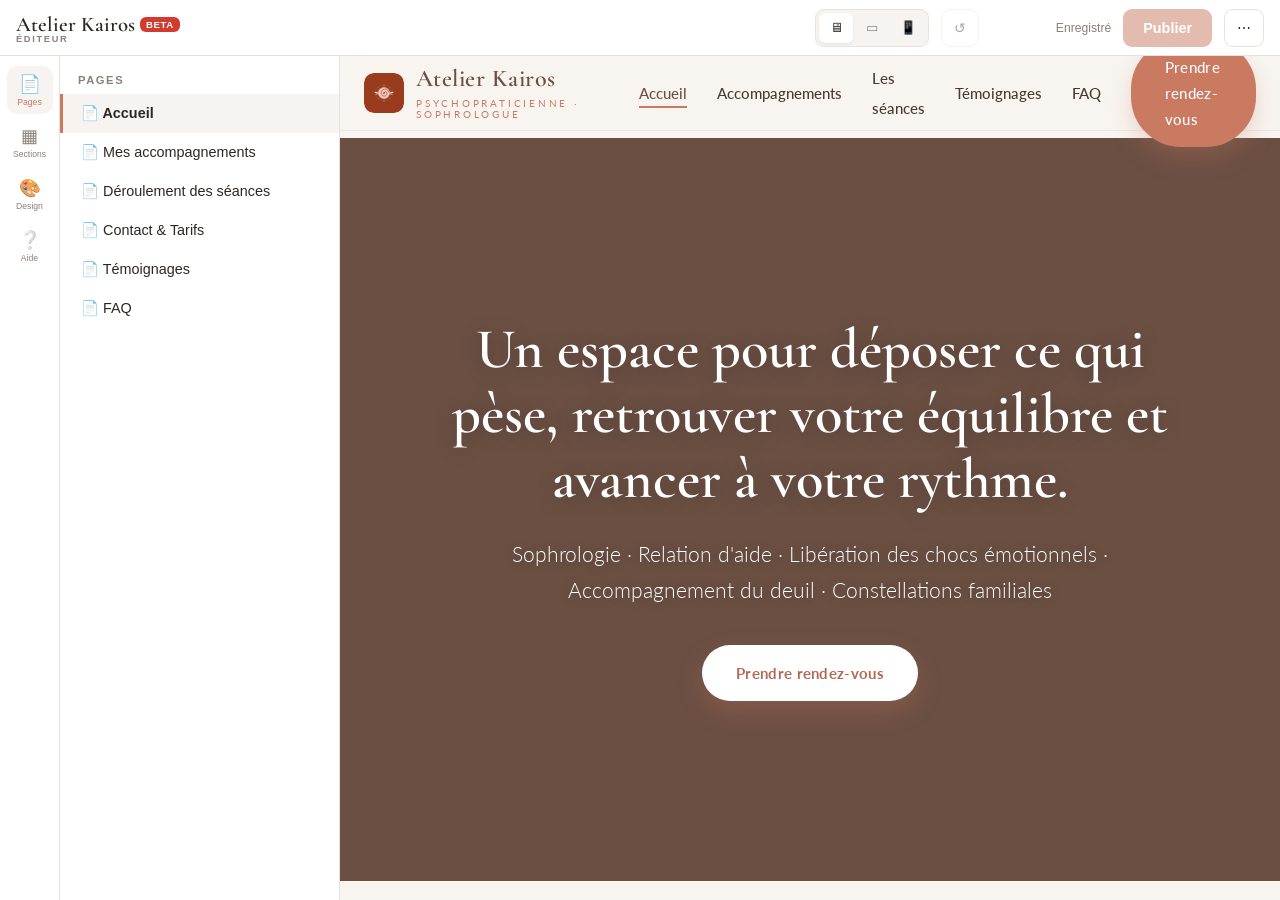
==== commit 9c8f2208: "Add files via upload" ====
--- a/admin/index.html
+++ b/admin/index.html
@@ -274,8 +274,8 @@
   ORIGCACHE=captureOrig(doc);
   applyTheme(doc);
   const st=doc.createElement("style");
-  st.textContent=`.kx-edit{outline:1px dashed rgba(201,122,97,.45);outline-offset:2px;cursor:pointer;transition:background .1s}
-  .kx-edit:hover{background:rgba(201,122,97,.10)}
+  st.textContent=`.kx-edit{cursor:pointer;transition:background .12s,outline .12s}
+  .kx-edit:hover{outline:1px dashed rgba(201,122,97,.55);outline-offset:2px;background:rgba(201,122,97,.07)}
   .kx-sel{outline:2px solid #C97A61 !important;background:rgba(201,122,97,.08)}
   [data-edit-bg],[data-edit-src]{cursor:pointer}
   .kx-media:hover{outline:3px solid #C97A61;outline-offset:-3px}
@@ -286,7 +286,7 @@
   .kx-sectool button:hover{background:rgba(255,255,255,.42)}
   .kx-sectag{position:absolute;top:10px;left:10px;background:rgba(107,79,67,.82);color:#fff;font:700 .6rem/1 -apple-system,sans-serif;letter-spacing:.05em;text-transform:uppercase;padding:5px 8px;border-radius:6px;display:none;z-index:40}
   .kx-sec:hover>.kx-sectag{display:block}
-  .kx-ins{height:16px;position:relative;display:flex;align-items:center;justify-content:center;z-index:30}
+  .kx-ins{height:7px;position:relative;display:flex;align-items:center;justify-content:center;z-index:30}
   .kx-ins::before{content:"";position:absolute;left:18px;right:18px;top:50%;height:2px;background:rgba(201,122,97,0);transition:background .15s}
   .kx-ins:hover::before{background:rgba(201,122,97,.55)}
   .kx-ins-btn{position:relative;background:#C97A61;color:#fff;border:none;border-radius:50px;font:700 .76rem -apple-system,sans-serif;padding:5px 15px;cursor:pointer;opacity:0;transition:opacity .15s;box-shadow:0 3px 12px rgba(201,122,97,.45)}
@@ -324,7 +324,12 @@
 function origSectionsEd(doc){return [].slice.call(doc.body.children).filter(el=>{if(!el.tagName)return false;const t=el.tagName;if(t==="HEADER"||t==="FOOTER"||t==="SCRIPT"||t==="STYLE"||t==="LINK")return false;if(el.classList&&(el.classList.contains("site-header")||el.classList.contains("site-footer")||el.classList.contains("kx-ins")||el.classList.contains("kxpal")))return false;return true;});}
 function captureOrig(doc){return origSectionsEd(doc).map(el=>el.cloneNode(true));}
 function pgPage(){const f=pageFile();PG[f]=PG[f]||{};const p=PG[f];if(!p.inserts)p.inserts={};if(!p.hidden)p.hidden=[];return p;}
-function ensureLayout(){const p=pgPage();if(!Array.isArray(p.layout)||!p.layout.length){p.layout=ORIGCACHE.map((_,i)=>({orig:i}));}return p;}
+function ensureLayout(){const p=pgPage();const hasInserts=Array.isArray(p.layout)&&p.layout.some(s=>s.ins!=null);const origCount=Array.isArray(p.layout)?p.layout.filter(s=>s.orig!=null).length:0;
+  // Réconciliation : si le layout est vide, OU s'il n'y a aucun bloc ajouté mais que le nombre
+  // de sections d'origine ne correspond pas (layout périmé), on reconstruit l'ordre complet
+  // pour TOUJOURS refléter toutes les vraies sections de la page.
+  if(!Array.isArray(p.layout)||!p.layout.length||(!hasInserts&&origCount!==ORIGCACHE.length)){p.layout=ORIGCACHE.map((_,i)=>({orig:i}));}
+  return p;}
 
 function kxEsc(s){return String(s==null?"":s).replace(/&/g,"&amp;").replace(/</g,"&lt;").replace(/>/g,"&gt;").replace(/"/g,"&quot;");}
 function kxYt(u){const m=(u||"").match(/(?:youtu\.be\/|youtube\.com\/(?:watch\?v=|embed\/|shorts\/|v\/))([\w-]{6,})/);return m?m[1]:null;}
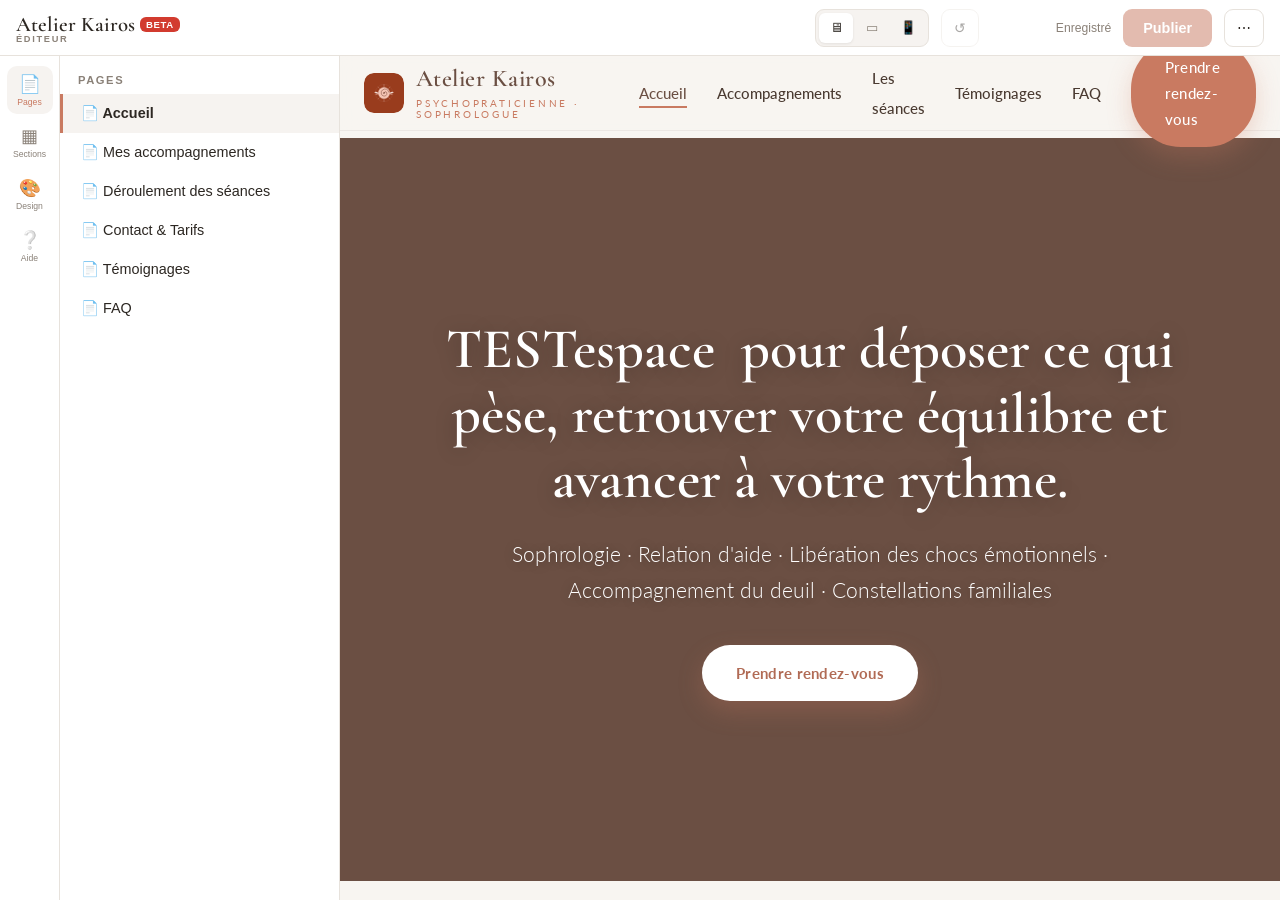
==== commit 2e66d0d1: "Add files via upload" ====
--- a/admin/index.html
+++ b/admin/index.html
@@ -218,11 +218,14 @@
 
 async function boot(){
   const b="?v="+Date.now();
-  try{CONTENT=await (await fetch("/content.json"+b)).json();}catch(e){CONTENT={};}
-  try{THEME=await (await fetch("/theme.json"+b)).json();}catch(e){THEME={};}
-  try{OVR=await (await fetch("/overrides.json"+b)).json();}catch(e){OVR={};}
-  try{BLOCKS=await (await fetch("/blocks.json"+b)).json();}catch(e){BLOCKS={};}
-  try{PG=await (await fetch("/pages.json"+b)).json();}catch(e){PG={};}
+  // Lit tout le contenu depuis Cloudflare (/api/site), avec repli sur les fichiers statiques.
+  let S={}; try{ S=await (await fetch("/api/site",{cache:"no-store"})).json(); }catch(e){ S={}; }
+  async function pick(key,file){ if(S&&S[key]&&Object.keys(S[key]).length) return S[key]; try{ return await (await fetch(file+b)).json(); }catch(e){ return {}; } }
+  CONTENT=await pick("content","/content.json");
+  THEME=await pick("theme","/theme.json");
+  OVR=await pick("overrides","/overrides.json");
+  BLOCKS=await pick("blocks","/blocks.json");
+  PG=await pick("pages","/pages.json");
   BASE=snap();history=[];lastChangeKey=null;$("undoBtn").disabled=true;
   try{const d=JSON.parse(localStorage.getItem(DRAFT)||"null");if(d&&JSON.stringify({o:d.o,t:d.t,b:d.b,p:d.p})!==snap()){if(confirm("Des modifications non publiées (brouillon) existent. Les restaurer ?")){OVR=d.o;THEME=d.t;BLOCKS=d.b||{};PG=d.p||{};pendingImages=d.imgs||[];markDirty();}else localStorage.removeItem(DRAFT);}}catch(e){}
   renderPages();buildDesign();$("cFont").innerHTML='<option value="">Automatique</option>'+FONTS.map(f=>`<option>${f}</option>`).join("");
@@ -274,7 +277,9 @@
   ORIGCACHE=captureOrig(doc);
   applyTheme(doc);
   const st=doc.createElement("style");
-  st.textContent=`.kx-edit{cursor:pointer;transition:background .12s,outline .12s}
+  st.textContent=`.reveal{opacity:1 !important;transform:none !important}
+  .faq__a{max-height:none !important}
+  .kx-edit{cursor:pointer;transition:background .12s,outline .12s}
   .kx-edit:hover{outline:1px dashed rgba(201,122,97,.55);outline-offset:2px;background:rgba(201,122,97,.07)}
   .kx-sel{outline:2px solid #C97A61 !important;background:rgba(201,122,97,.08)}
   [data-edit-bg],[data-edit-src]{cursor:pointer}
@@ -541,7 +546,15 @@
 function sizeCrop(){const cv=$("cropCv"),maxW=390,maxH=300;let w=maxW,h=w/CROP.ratio;if(h>maxH){h=maxH;w=h*CROP.ratio;}const dpr=window.devicePixelRatio||1;cv.style.width=w+"px";cv.style.height=h+"px";cv.width=Math.round(w*dpr);cv.height=Math.round(h*dpr);CROP.dpr=dpr;CROP.w=w;CROP.h=h;}
 function drawCrop(){clampPan();const cv=$("cropCv"),ctx=cv.getContext("2d");ctx.clearRect(0,0,cv.width,cv.height);renderTo(ctx,CROP.w,CROP.h,CROP.dpr);}
 function setRatioBtn(r){document.querySelectorAll("#cropRatios button").forEach(b=>b.classList.toggle("on",b.dataset.r===r));}
-function applyCrop(){clampPan();const ratio=CROP.ratio,long=1600;let oW,oH;if(ratio>=1){oW=long;oH=Math.round(long/ratio);}else{oH=long;oW=Math.round(long*ratio);}const oc=document.createElement("canvas");oc.width=oW;oc.height=oH;renderTo(oc.getContext("2d"),CROP.w,CROP.h,oW/CROP.w);let url;try{url=oc.toDataURL("image/jpeg",.9);}catch(e){alert("Recadrage impossible (protection de l'image externe) : appliquée telle quelle.");applyImg(CROP_src);return;}const safe=Date.now()+"_photo.jpg";pendingImages.push({name:safe,data:url.split(",")[1],mime:"image/jpeg"});applyImg("/images/"+safe,url);}
+function applyCrop(){clampPan();const ratio=CROP.ratio,long=1600;let oW,oH;if(ratio>=1){oW=long;oH=Math.round(long/ratio);}else{oH=long;oW=Math.round(long*ratio);}const oc=document.createElement("canvas");oc.width=oW;oc.height=oH;renderTo(oc.getContext("2d"),CROP.w,CROP.h,oW/CROP.w);let url;try{url=oc.toDataURL("image/jpeg",.9);}catch(e){alert("Recadrage impossible (protection de l'image externe) : appliquée telle quelle.");applyImg(CROP_src);return;}const safe=Date.now()+"_photo.jpg";uploadPhoto(safe,url.split(",")[1],"image/jpeg",url);}
+// Envoie la photo directement sur Cloudflare R2, puis l'applique (aperçu instantané via l'image locale).
+function uploadPhoto(name,b64,mime,previewUrl){
+  toast("Envoi de la photo sur Cloudflare…");try{$("imgModal").classList.remove("open");}catch(e){}
+  fetch("/admin/api/upload",{method:"POST",headers:{"content-type":"application/json"},body:JSON.stringify({name:name,dataBase64:b64,contentType:mime})})
+    .then(r=>{const ct=r.headers.get("content-type")||"";if(ct.indexOf("application/json")<0)throw new Error("Session expirée — recharge la page (Cmd+R).");return r.json();})
+    .then(j=>{if(j&&j.ok){applyImg(j.url,previewUrl);toast("✓ Photo enregistrée");}else{toast("Erreur photo : "+((j&&j.error)||"inconnue"),"err");}})
+    .catch(e=>toast("Erreur photo : "+e.message,"err"));
+}
 $("cropZoom").addEventListener("input",()=>{CROP.scale=parseFloat($("cropZoom").value);drawCrop();});
 $("cropRotR").addEventListener("click",()=>{CROP.rot=(CROP.rot+90)%360;drawCrop();});
 $("cropRatios").addEventListener("click",e=>{const b=e.target.closest("button");if(!b)return;setRatioBtn(b.dataset.r);CROP.ratio=b.dataset.r==="auto"?CROP.auto:parseFloat(b.dataset.r);sizeCrop();drawCrop();});
@@ -550,10 +563,12 @@
 (function(){let drag=false,lx=0,ly=0;const cv=$("cropCv");cv.addEventListener("pointerdown",e=>{drag=true;lx=e.clientX;ly=e.clientY;cv.classList.add("drag");cv.setPointerCapture(e.pointerId);});cv.addEventListener("pointermove",e=>{if(!drag||!CROP)return;CROP.panX+=e.clientX-lx;CROP.panY+=e.clientY-ly;lx=e.clientX;ly=e.clientY;drawCrop();});cv.addEventListener("pointerup",e=>{drag=false;cv.classList.remove("drag");});cv.addEventListener("pointercancel",()=>{drag=false;cv.classList.remove("drag");});cv.addEventListener("wheel",e=>{if(!CROP)return;e.preventDefault();CROP.scale=Math.max(1,Math.min(4,CROP.scale*(e.deltaY<0?1.06:0.94)));$("cropZoom").value=CROP.scale;drawCrop();},{passive:false});})();
 
 async function publish(){if(!dirty)return;const b=$("pubBtn");b.disabled=true;b.textContent="Publication…";$("saveState").textContent="Publication…";
-  try{const r=await fetch("/admin/api/publish",{method:"POST",headers:{"content-type":"application/json"},body:JSON.stringify({overrides:OVR,theme:THEME,blocks:BLOCKS,pages:PG,images:pendingImages.map(i=>({name:i.name,data:i.data}))})});const j=await r.json();
-    if(j.ok){pendingImages=[];history=[];BASE=snap();lastChangeKey=null;$("undoBtn").disabled=true;clean();toast("✓ Publié"+(j.backup?" — sauvegarde "+j.backup+" créée":"")+" ! Mise à jour dans 1–2 min.","ok",' <a href="/" target="_blank">Voir le site</a>');}
+  try{const r=await fetch("/admin/api/save",{method:"POST",headers:{"content-type":"application/json"},body:JSON.stringify({content:CONTENT,theme:THEME,overrides:OVR,pages:PG,blocks:BLOCKS})});
+    const ct=r.headers.get("content-type")||"";if(ct.indexOf("application/json")<0){throw new Error("Session expirée — recharge la page (Cmd+R) puis reconnecte-toi.");}
+    const j=await r.json();
+    if(j.ok){pendingImages=[];history=[];BASE=snap();lastChangeKey=null;$("undoBtn").disabled=true;clean();toast("✓ Publié ! Visible en ligne dans quelques secondes.","ok",' <a href="/" target="_blank">Voir le site</a>');}
     else{toast("Erreur : "+(j.error||"inconnue"),"err");markDirty();}
-  }catch(e){toast("Erreur réseau : "+e.message,"err");markDirty();}}
+  }catch(e){toast("Erreur : "+e.message,"err");markDirty();}}
 $("pubBtn").addEventListener("click",publish);
 window.addEventListener("beforeunload",e=>{if(dirty){e.preventDefault();e.returnValue="";}});
 boot();
